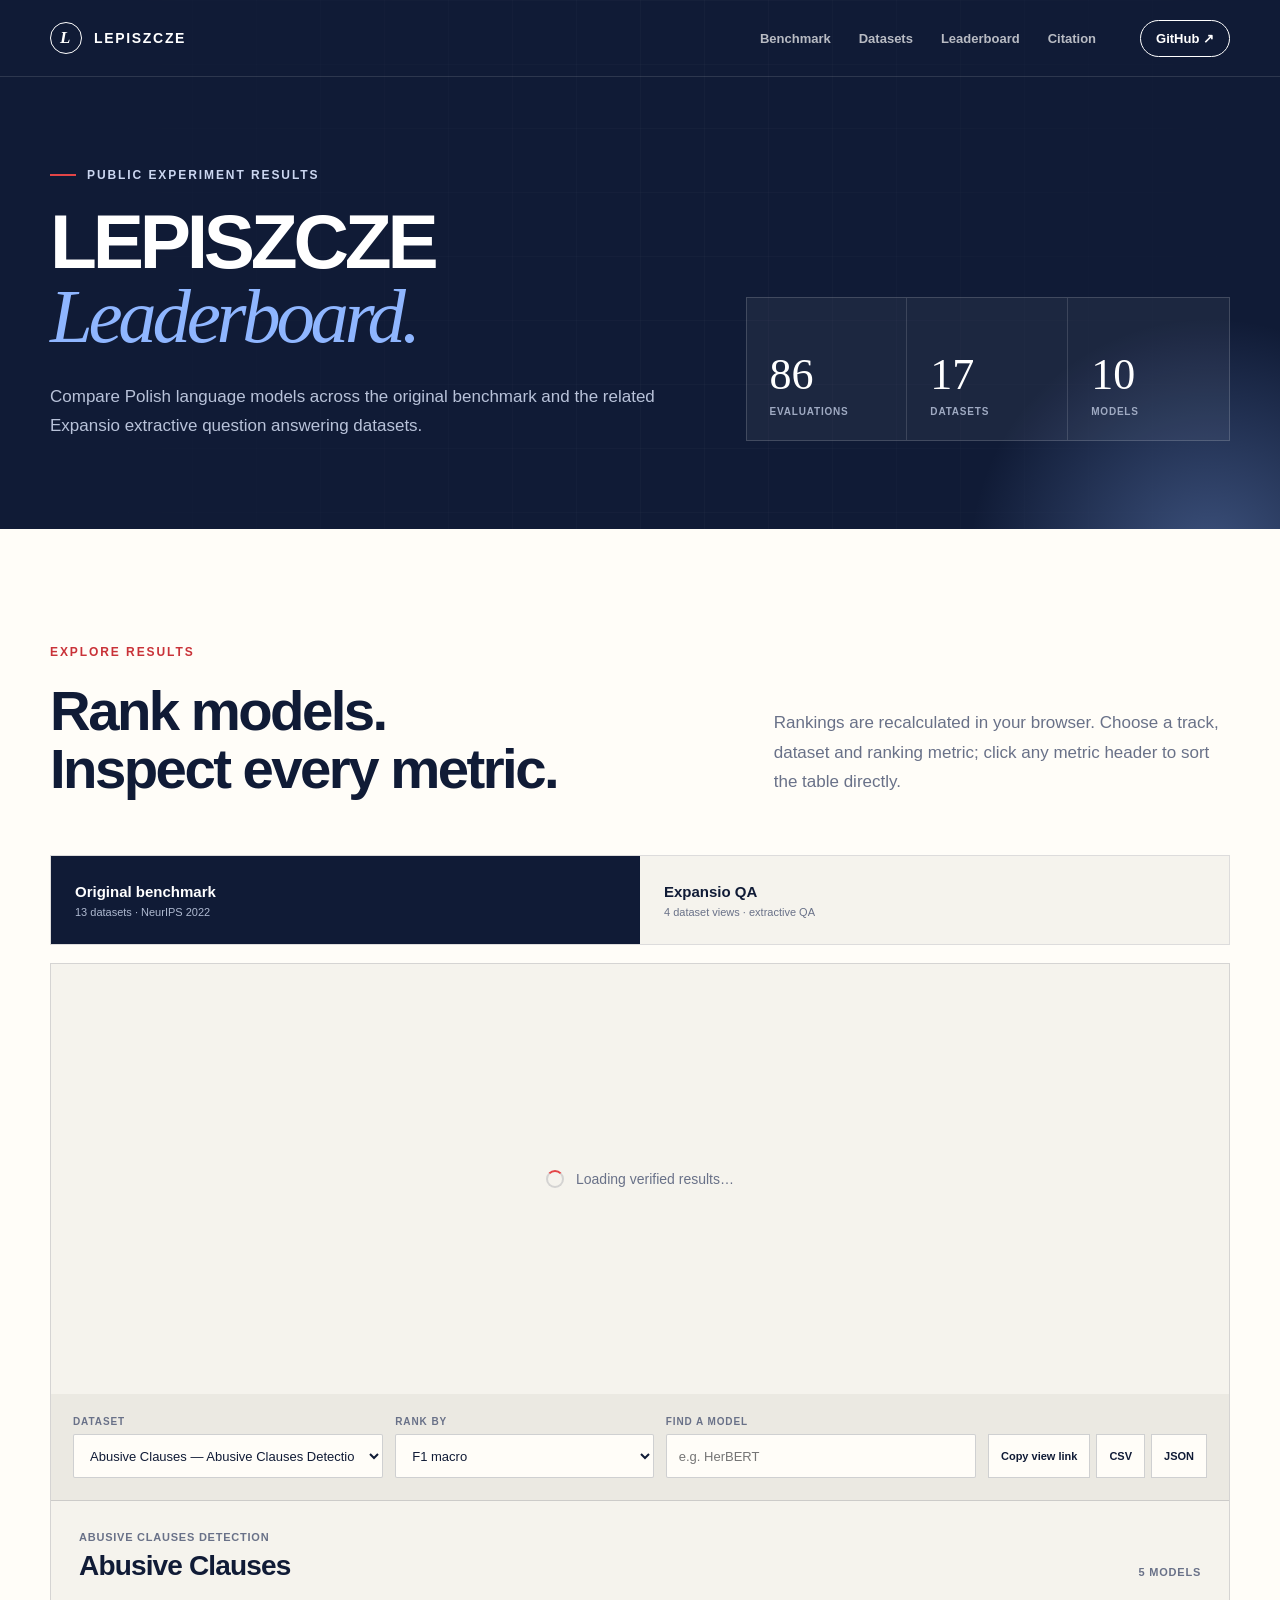
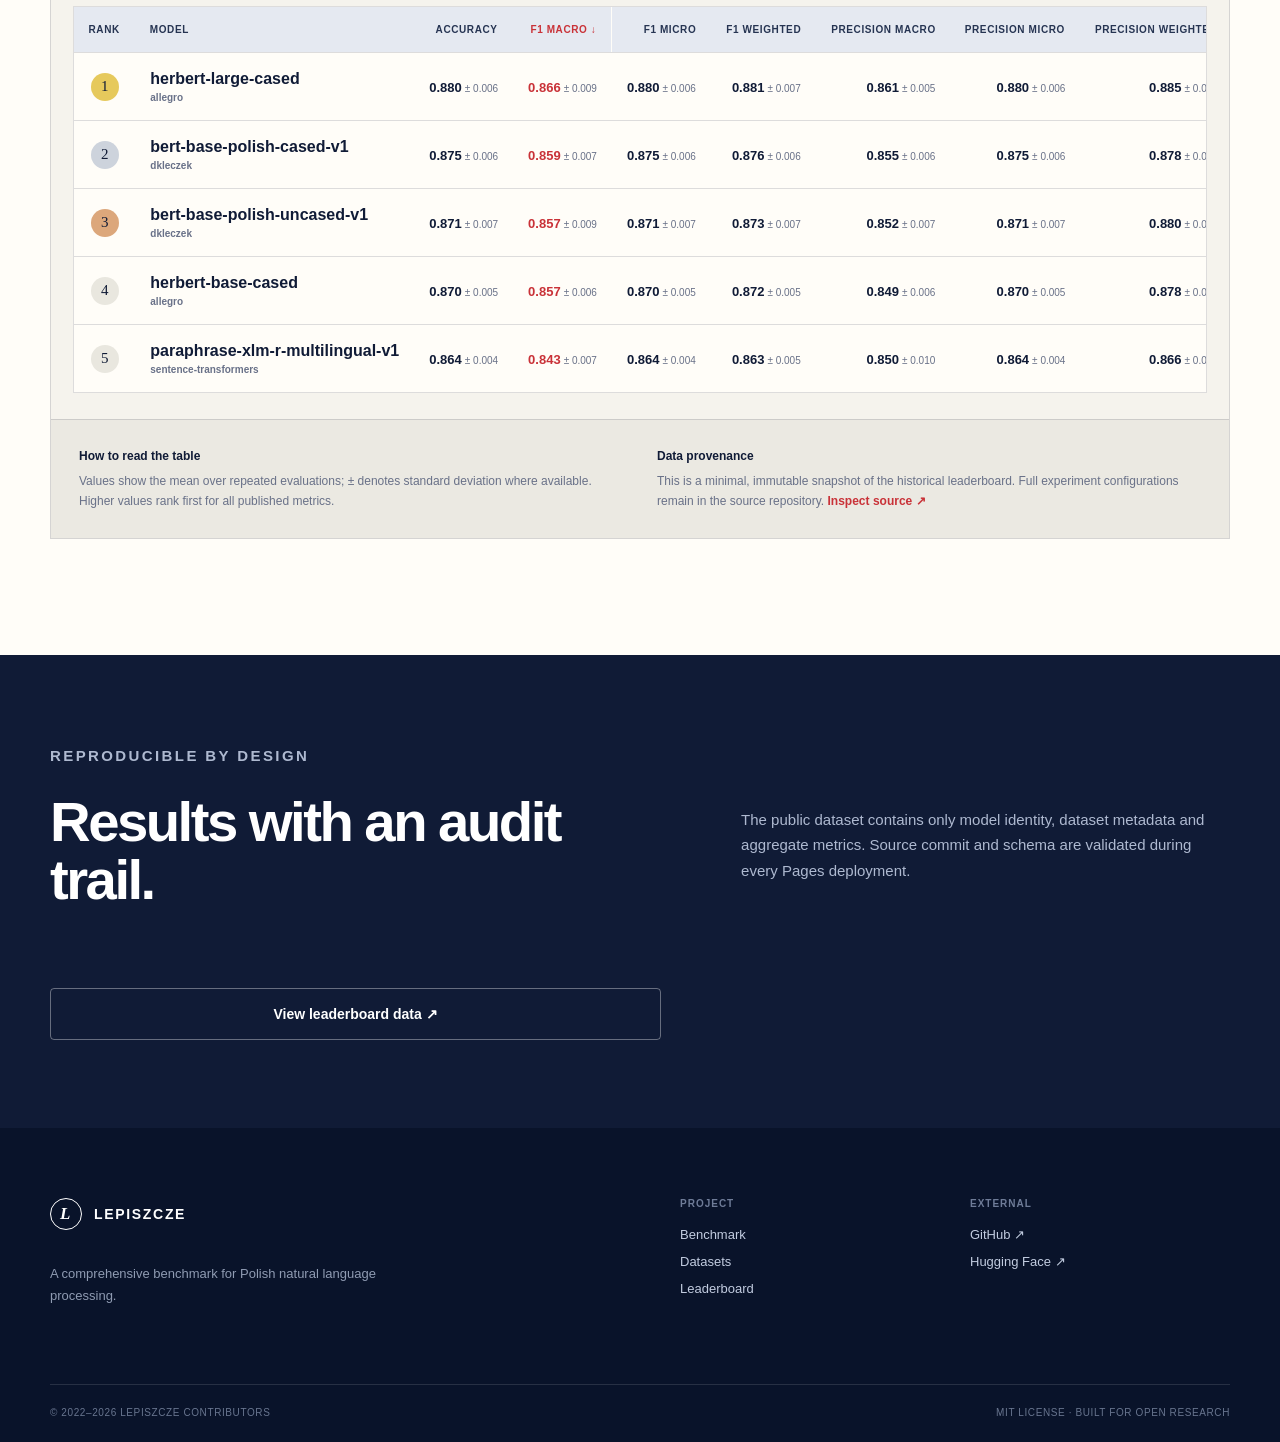
==== docs/leaderboard/index.html @ 7ed3ecd4 "Add interactive leaderboard" ====
<!doctype html>
<html lang="en">
  <head>
    <meta charset="utf-8" />
    <meta name="viewport" content="width=device-width, initial-scale=1" />
    <title>Leaderboard — LEPISZCZE</title>
    <meta
      name="description"
      content="Interactive results for the LEPISZCZE Polish NLP benchmark and the Expansio extractive question answering track."
    />
    <meta name="theme-color" content="#101b36" />
    <meta name="color-scheme" content="light" />
    <link rel="canonical" href="https://clarin-pl.github.io/LEPISZCZE/leaderboard/" />
    <link rel="stylesheet" href="../assets/styles.css" />
    <link rel="stylesheet" href="../assets/leaderboard.css" />
    <meta property="og:type" content="website" />
    <meta property="og:site_name" content="LEPISZCZE" />
    <meta property="og:title" content="LEPISZCZE Leaderboard" />
    <meta
      property="og:description"
      content="Compare model results across the LEPISZCZE benchmark and Expansio QA datasets."
    />
    <meta property="og:url" content="https://clarin-pl.github.io/LEPISZCZE/leaderboard/" />
    <meta property="og:image" content="https://clarin-pl.github.io/LEPISZCZE/assets/og.png" />
  </head>
  <body class="leaderboard-page">
    <a class="skip-link" href="#leaderboard">Skip to leaderboard</a>

    <header class="site-header leaderboard-header" data-header>
      <div class="shell header-inner">
        <a class="brand" href="../" aria-label="LEPISZCZE home">
          <span class="brand-mark" aria-hidden="true">L</span>
          <span>LEPISZCZE</span>
        </a>
        <nav class="site-nav" aria-label="Primary navigation">
          <a href="../#benchmark">Benchmark</a>
          <a href="../#datasets">Datasets</a>
          <a href="./" aria-current="page">Leaderboard</a>
          <a href="../#citation">Citation</a>
        </nav>
        <a class="header-link" href="https://github.com/CLARIN-PL/LEPISZCZE">GitHub <span aria-hidden="true">↗</span></a>
      </div>
    </header>

    <main>
      <section class="leaderboard-hero">
        <div class="hero-grid" aria-hidden="true"></div>
        <div class="shell leaderboard-hero-layout">
          <div>
            <p class="eyebrow"><span></span> Public experiment results</p>
            <h1>LEPISZCZE<br /><em>Leaderboard.</em></h1>
            <p>
              Compare Polish language models across the original benchmark and the related
              Expansio extractive question answering datasets.
            </p>
          </div>
          <div class="leaderboard-summary" role="group" aria-label="Leaderboard summary">
            <div><strong data-summary="results">—</strong><span>evaluations</span></div>
            <div><strong data-summary="datasets">—</strong><span>datasets</span></div>
            <div><strong data-summary="models">—</strong><span>models</span></div>
          </div>
        </div>
      </section>

      <section class="section leaderboard-section" id="leaderboard" aria-labelledby="leaderboard-title">
        <div class="shell">
          <div class="section-heading leaderboard-heading">
            <div>
              <p class="kicker">Explore results</p>
              <h2 id="leaderboard-title">Rank models.<br />Inspect every metric.</h2>
            </div>
            <p>
              Rankings are recalculated in your browser. Choose a track, dataset and ranking
              metric; click any metric header to sort the table directly.
            </p>
          </div>

          <div class="track-switcher" role="group" aria-label="Leaderboard track">
            <button class="track-button is-active" type="button" data-track="benchmark" aria-pressed="true">
              <span>Original benchmark</span><small>13 datasets · NeurIPS 2022</small>
            </button>
            <button class="track-button" type="button" data-track="expansio" aria-pressed="false">
              <span>Expansio QA</span><small>4 dataset views · extractive QA</small>
            </button>
          </div>

          <div class="leaderboard-panel" aria-busy="true" data-leaderboard-panel>
            <div class="leaderboard-status" data-status role="status">
              <span class="status-spinner" aria-hidden="true"></span>
              Loading verified results…
            </div>

            <div class="leaderboard-content" data-content hidden>
              <div class="controls" role="group" aria-label="Leaderboard controls">
                <label>
                  <span>Dataset</span>
                  <select data-dataset></select>
                </label>
                <label>
                  <span>Rank by</span>
                  <select data-metric></select>
                </label>
                <label class="search-control">
                  <span>Find a model</span>
                  <input data-search type="search" placeholder="e.g. HerBERT" autocomplete="off" />
                </label>
                <div class="control-actions">
                  <button type="button" data-share>Copy view link</button>
                  <button type="button" data-export="csv">CSV</button>
                  <button type="button" data-export="json">JSON</button>
                </div>
              </div>

              <div class="view-context">
                <div>
                  <p data-task-label>—</p>
                  <h3 data-dataset-label>—</h3>
                </div>
                <p data-result-count>—</p>
              </div>

              <div class="table-scroll" tabindex="0" aria-label="Scrollable leaderboard results">
                <table class="results-table">
                  <thead data-table-head></thead>
                  <tbody data-table-body></tbody>
                </table>
              </div>
              <p class="empty-state" data-empty hidden>No models match this search.</p>

              <div class="methodology-note">
                <div>
                  <strong>How to read the table</strong>
                  <p>
                    Values show the mean over repeated evaluations; <span aria-hidden="true">±</span>
                    denotes standard deviation where available. Higher values rank first for all
                    published metrics.
                  </p>
                </div>
                <div>
                  <strong>Data provenance</strong>
                  <p>
                    This is a minimal, immutable snapshot of the historical leaderboard. Full
                    experiment configurations remain in the source repository.
                    <a data-source-link href="https://github.com/CLARIN-PL/embeddings">Inspect source ↗</a>
                  </p>
                </div>
              </div>
            </div>
          </div>
        </div>
      </section>

      <section class="leaderboard-cta">
        <div class="shell">
          <p class="kicker kicker-light">Reproducible by design</p>
          <div>
            <h2>Results with an audit trail.</h2>
            <p>
              The public dataset contains only model identity, dataset metadata and aggregate
              metrics. Source commit and schema are validated during every Pages deployment.
            </p>
            <a class="button button-secondary" href="https://github.com/CLARIN-PL/LEPISZCZE/tree/main/docs/data">View leaderboard data ↗</a>
          </div>
        </div>
      </section>
    </main>

    <footer class="site-footer">
      <div class="shell">
        <div class="footer-top">
          <div>
            <a class="brand brand-footer" href="../"><span class="brand-mark" aria-hidden="true">L</span><span>LEPISZCZE</span></a>
            <p>A comprehensive benchmark for Polish natural language processing.</p>
          </div>
          <div class="footer-links">
            <div><strong>Project</strong><a href="../#benchmark">Benchmark</a><a href="../#datasets">Datasets</a><a href="./">Leaderboard</a></div>
            <div><strong>External</strong><a href="https://github.com/CLARIN-PL/LEPISZCZE">GitHub ↗</a><a href="https://huggingface.co/clarin-pl">Hugging Face ↗</a></div>
          </div>
        </div>
        <div class="footer-bottom">
          <span>© 2022–2026 LEPISZCZE contributors</span>
          <span>MIT License · Built for open research</span>
        </div>
      </div>
    </footer>

    <script src="../assets/site.js" defer></script>
    <script src="../assets/leaderboard.js" defer></script>
  </body>
</html>
---- docs/assets/styles.css ----
:root {
  --ink: #101b36;
  --ink-soft: #263452;
  --paper: #f5f3ed;
  --paper-bright: #fffdf8;
  --line: rgba(16, 27, 54, 0.14);
  --muted: #697188;
  --red: #e34547;
  --red-dark: #c93238;
  --blue: #8fb6ff;
  --mint: #a7e5d2;
  --white: #ffffff;
  --shell: min(1180px, calc(100vw - 48px));
  --serif: Iowan Old Style, Baskerville, "Times New Roman", serif;
  --sans: Inter, ui-sans-serif, -apple-system, BlinkMacSystemFont, "Segoe UI", sans-serif;
}

* { box-sizing: border-box; }
html { scroll-behavior: smooth; }
body {
  margin: 0;
  background: var(--paper);
  color: var(--ink);
  font-family: var(--sans);
  -webkit-font-smoothing: antialiased;
}
a { color: inherit; text-decoration: none; }
button { font: inherit; }
.shell { width: var(--shell); margin-inline: auto; }
.skip-link {
  position: fixed;
  top: 12px;
  left: 12px;
  z-index: 100;
  padding: 10px 14px;
  background: var(--white);
  color: var(--ink);
  transform: translateY(-160%);
  transition: transform 160ms ease;
}
.skip-link:focus { transform: translateY(0); }

.site-header {
  position: absolute;
  inset: 0 0 auto;
  z-index: 20;
  color: var(--white);
  border-bottom: 1px solid rgba(255, 255, 255, 0.12);
}
.site-header.is-scrolled {
  position: fixed;
  color: var(--ink);
  background: rgba(245, 243, 237, 0.94);
  border-color: var(--line);
  backdrop-filter: blur(16px);
  animation: header-in 220ms ease;
}
@keyframes header-in { from { transform: translateY(-100%); } }
.header-inner { height: 76px; display: flex; align-items: center; gap: 44px; }
.brand { display: inline-flex; align-items: center; gap: 12px; font-size: 14px; font-weight: 800; letter-spacing: 0.12em; }
.brand-mark {
  display: grid;
  width: 32px;
  height: 32px;
  place-items: center;
  border: 1px solid currentColor;
  border-radius: 50%;
  font-family: var(--serif);
  font-size: 17px;
  font-style: italic;
}
.site-nav { display: flex; gap: 28px; margin-left: auto; }
.site-nav a, .header-link { font-size: 13px; font-weight: 650; }
.site-nav a { opacity: 0.7; transition: opacity 160ms ease; }
.site-nav a:hover, .site-nav a:focus-visible { opacity: 1; }
.header-link { padding: 10px 15px; border: 1px solid currentColor; border-radius: 999px; }

.hero {
  position: relative;
  overflow: hidden;
  min-height: 780px;
  padding: 154px 0 98px;
  background: var(--ink);
  color: var(--white);
}
.hero-grid {
  position: absolute;
  inset: 0;
  opacity: 0.13;
  background-image: linear-gradient(rgba(255,255,255,.18) 1px, transparent 1px), linear-gradient(90deg, rgba(255,255,255,.18) 1px, transparent 1px);
  background-size: 64px 64px;
  mask-image: linear-gradient(to right, transparent 3%, black 55%, transparent 100%);
}
.hero-glow { position: absolute; border-radius: 50%; filter: blur(2px); opacity: 0.8; }
.hero-glow-one { width: 460px; height: 460px; right: -150px; top: 70px; background: radial-gradient(circle, rgba(79, 111, 205, .42), transparent 68%); }
.hero-glow-two { width: 390px; height: 390px; left: 36%; bottom: -230px; background: radial-gradient(circle, rgba(227, 69, 71, .22), transparent 70%); }
.hero-layout { position: relative; display: grid; grid-template-columns: 1.15fr .85fr; gap: 72px; align-items: center; }
.eyebrow, .kicker { margin: 0 0 23px; text-transform: uppercase; font-size: 12px; font-weight: 800; letter-spacing: .16em; }
.eyebrow { display: flex; align-items: center; gap: 11px; color: #cbd6f0; }
.eyebrow span { width: 26px; height: 2px; background: var(--red); }
.hero h1 { max-width: 760px; margin: 0; font-size: clamp(54px, 6vw, 88px); line-height: .96; letter-spacing: -.055em; }
.hero h1 em { color: var(--blue); font-family: var(--serif); font-weight: 400; }
.hero-lead { max-width: 670px; margin: 31px 0 0; color: #b8c2d9; font-size: 18px; line-height: 1.68; }
.hero-actions { display: flex; flex-wrap: wrap; gap: 12px; margin-top: 38px; }
.button { display: inline-flex; align-items: center; justify-content: center; min-height: 52px; padding: 0 22px; border-radius: 4px; font-size: 14px; font-weight: 750; transition: transform 160ms ease, background 160ms ease; }
.button:hover { transform: translateY(-2px); }
.button-primary { gap: 10px; background: var(--red); color: var(--white); }
.button-primary:hover { background: var(--red-dark); }
.button-secondary { border: 1px solid rgba(255,255,255,.36); color: var(--white); }

.hero-panel {
  position: relative;
  padding: 28px;
  border: 1px solid rgba(255, 255, 255, .17);
  background: rgba(255,255,255,.055);
  box-shadow: 0 30px 80px rgba(0,0,0,.2);
  backdrop-filter: blur(8px);
}
.panel-topline { display: flex; justify-content: space-between; color: #9faac2; font-size: 11px; font-weight: 700; letter-spacing: .08em; text-transform: uppercase; }
.live-dot { display: flex; align-items: center; gap: 7px; color: var(--mint); }
.live-dot i { width: 6px; height: 6px; border-radius: 50%; background: var(--mint); box-shadow: 0 0 0 5px rgba(167,229,210,.1); }
.panel-wordmark { display: grid; grid-template-columns: repeat(2,1fr); margin: 46px 0; }
.panel-wordmark span { display: grid; height: 82px; place-items: center; border: 1px solid rgba(255,255,255,.17); font-family: var(--serif); font-size: 34px; font-style: italic; }
.panel-wordmark span:nth-child(1), .panel-wordmark span:nth-child(4) { color: var(--blue); background: rgba(143,182,255,.08); }
.panel-stats { display: grid; grid-template-columns: repeat(3,1fr); gap: 12px; }
.panel-stats div { display: flex; flex-direction: column; gap: 5px; }
.panel-stats strong { font-family: var(--serif); font-size: 34px; font-weight: 400; }
.panel-stats span { color: #9faac2; font-size: 10px; line-height: 1.4; text-transform: uppercase; letter-spacing: .06em; }
.panel-note { margin: 26px 0 0; padding-top: 19px; border-top: 1px solid rgba(255,255,255,.14); color: #aeb9d0; font-size: 12px; line-height: 1.6; }

.proof-strip { background: var(--paper-bright); border-bottom: 1px solid var(--line); }
.proof-grid { display: grid; grid-template-columns: repeat(4, 1fr); }
.proof-grid div { padding: 24px 28px; border-left: 1px solid var(--line); }
.proof-grid div:last-child { border-right: 1px solid var(--line); }
.proof-grid span, .proof-grid strong { display: block; }
.proof-grid span { margin-bottom: 6px; color: var(--muted); font-size: 10px; letter-spacing: .1em; text-transform: uppercase; }
.proof-grid strong { font-size: 14px; }

.section { padding: 116px 0; }
.section-heading { margin-bottom: 58px; }
.split-heading { display: grid; grid-template-columns: 1fr .72fr; gap: 90px; align-items: end; }
.section-heading h2, .related-copy h2, .citation-layout h2 { margin: 0; font-size: clamp(42px, 4.4vw, 64px); line-height: 1.02; letter-spacing: -.045em; }
.section-heading > p, .split-heading > p, .related-copy > p, .citation-layout > div > p:last-child { margin: 0; color: var(--muted); font-size: 17px; line-height: 1.75; }
.kicker { color: var(--red-dark); }
.principles-grid { display: grid; grid-template-columns: 1.25fr .75fr; gap: 16px; }
.principle-card { position: relative; min-height: 286px; padding: 34px; background: var(--paper-bright); border: 1px solid var(--line); }
.principle-card:nth-child(3) { grid-column: 2; }
.principle-featured { grid-row: span 2; min-height: 588px; display: flex; flex-direction: column; background: #dfe8f7; }
.card-index { color: var(--red-dark); font-size: 11px; font-weight: 800; letter-spacing: .12em; }
.principle-card h3 { margin: auto 0 14px; font-size: 30px; letter-spacing: -.03em; }
.principle-card p { margin: 0; color: var(--ink-soft); font-size: 15px; line-height: 1.72; }
.principle-featured h3 { margin-top: auto; font-size: 47px; }
.task-cloud { display: flex; flex-wrap: wrap; gap: 8px; margin-top: 32px; }
.task-cloud span { padding: 8px 12px; border: 1px solid rgba(16,27,54,.2); border-radius: 999px; font-size: 11px; font-weight: 700; }

.datasets-section { background: var(--ink); color: var(--white); }
.datasets-heading { display: grid; grid-template-columns: 1fr .72fr; gap: 90px; align-items: end; }
.datasets-heading > p { color: #aeb9d0; }
.kicker-light { color: var(--mint); }
.dataset-list { border-top: 1px solid rgba(255,255,255,.16); }
.dataset-row { display: grid; grid-template-columns: 56px 1fr 1.25fr auto; gap: 18px; align-items: center; min-height: 104px; border-bottom: 1px solid rgba(255,255,255,.14); transition: background 160ms ease, padding 160ms ease; }
.dataset-row:hover { padding-inline: 14px; background: rgba(255,255,255,.035); }
.dataset-number { color: #6f7c98; font-size: 11px; }
.dataset-row h3 { margin: 0 0 5px; font-size: 19px; }
.dataset-row p { margin: 0; color: #8995ad; font-size: 12px; }
.dataset-task { color: #b5bfd3; font-size: 13px; }
.dataset-row a { color: var(--mint); font-size: 12px; font-weight: 750; }
.more-datasets { border-bottom: 1px solid rgba(255,255,255,.14); }
.more-datasets summary { display: flex; justify-content: space-between; padding: 26px 0; cursor: pointer; color: var(--blue); font-size: 13px; font-weight: 750; list-style: none; }
.more-datasets summary::-webkit-details-marker { display: none; }
.more-datasets-grid { display: grid; grid-template-columns: repeat(2,1fr); gap: 1px; padding-bottom: 28px; background: rgba(255,255,255,.12); }
.more-datasets-grid a { display: flex; justify-content: space-between; gap: 18px; padding: 22px; background: #15213e; }
.more-datasets-grid strong { font-size: 13px; }
.more-datasets-grid span { color: #8f9bb2; font-size: 11px; }

.related-section { background: #dce8ff; }
.related-layout { display: grid; grid-template-columns: .8fr 1.2fr; gap: 96px; align-items: start; }
.related-copy > p { margin-top: 25px; color: var(--ink-soft); }
.related-cards { display: grid; gap: 12px; }
.related-cards a { position: relative; display: grid; grid-template-columns: 110px 1fr auto; align-items: center; min-height: 104px; padding: 22px 24px; background: rgba(255,255,255,.66); border: 1px solid rgba(16,27,54,.13); transition: transform 160ms ease, background 160ms ease; }
.related-cards a:hover { transform: translateX(5px); background: var(--white); }
.related-cards span { color: var(--red-dark); font-size: 11px; font-weight: 800; letter-spacing: .08em; text-transform: uppercase; }
.related-cards strong { font-size: 21px; }
.related-cards small { color: var(--muted); }

.resources-section { background: var(--paper-bright); }
.resource-grid { display: grid; grid-template-columns: repeat(2,1fr); gap: 14px; }
.resource-card { position: relative; display: flex; min-height: 230px; flex-direction: column; padding: 30px; border: 1px solid var(--line); background: var(--paper); transition: transform 170ms ease, box-shadow 170ms ease; }
.resource-card:hover { transform: translateY(-4px); box-shadow: 0 18px 50px rgba(16,27,54,.08); }
.resource-card.resource-dark { background: var(--ink); color: var(--white); }
.resource-type { color: var(--red-dark); font-size: 10px; font-weight: 800; letter-spacing: .11em; text-transform: uppercase; }
.resource-dark .resource-type { color: var(--mint); }
.resource-card strong { margin-top: auto; font-size: 30px; }
.resource-card small { margin-top: 8px; color: var(--muted); font-size: 13px; }
.resource-dark small { color: #aeb9d0; }
.resource-card i { position: absolute; top: 28px; right: 28px; font-style: normal; }
.repro-note { display: grid; grid-template-columns: 210px 1fr; gap: 30px; margin-top: 32px; padding: 26px 0; border-top: 1px solid var(--line); border-bottom: 1px solid var(--line); }
.repro-note strong { font-size: 13px; }
.repro-note p { margin: 0; color: var(--muted); font-size: 13px; line-height: 1.65; }

.citation-section { background: var(--red-dark); color: var(--white); }
.citation-layout { display: grid; grid-template-columns: .62fr 1.38fr; gap: 72px; align-items: start; }
.citation-layout > div > p:last-child { margin-top: 22px; color: rgba(255,255,255,.72); }
.citation-card { position: relative; overflow: auto; background: #0c1730; border: 1px solid rgba(255,255,255,.14); }
.citation-card pre { margin: 0; padding: 34px; color: #d9e3f8; font: 12px/1.75 ui-monospace, SFMono-Regular, Menlo, Consolas, monospace; }
.copy-button { position: absolute; top: 14px; right: 14px; z-index: 2; padding: 9px 12px; border: 1px solid rgba(255,255,255,.18); border-radius: 3px; background: #172341; color: var(--white); cursor: pointer; font-size: 10px; font-weight: 800; letter-spacing: .08em; text-transform: uppercase; }
.copy-button:hover { background: #233252; }

.site-footer { padding: 70px 0 24px; background: #09132a; color: var(--white); }
.footer-top { display: grid; grid-template-columns: 1fr 1fr; gap: 80px; padding-bottom: 64px; }
.brand-footer { margin-bottom: 20px; }
.footer-top > div > p { max-width: 360px; color: #8f9bb2; font-size: 13px; line-height: 1.7; }
.footer-links { display: grid; grid-template-columns: repeat(2,1fr); gap: 30px; }
.footer-links div { display: flex; flex-direction: column; gap: 12px; }
.footer-links strong { margin-bottom: 6px; color: #6f7c98; font-size: 10px; letter-spacing: .1em; text-transform: uppercase; }
.footer-links a { color: #c2cce0; font-size: 13px; }
.footer-links a:hover { color: var(--white); }
.footer-bottom { display: flex; justify-content: space-between; padding-top: 22px; border-top: 1px solid rgba(255,255,255,.12); color: #68758f; font-size: 10px; letter-spacing: .06em; text-transform: uppercase; }

:focus-visible { outline: 3px solid var(--mint); outline-offset: 4px; }

@media (max-width: 960px) {
  .site-nav { display: none; }
  .header-link { margin-left: auto; }
  .hero { min-height: 0; }
  .hero-layout { grid-template-columns: 1fr; }
  .hero-panel { max-width: 620px; }
  .split-heading, .datasets-heading, .related-layout, .citation-layout { grid-template-columns: 1fr; gap: 34px; }
  .principles-grid { grid-template-columns: 1fr 1fr; }
  .principle-featured { grid-column: span 2; grid-row: auto; min-height: 420px; }
  .principle-card:nth-child(3) { grid-column: auto; }
  .related-cards { margin-top: 20px; }
}

@media (max-width: 720px) {
  :root { --shell: min(100% - 30px, 1180px); }
  .header-inner { height: 66px; }
  .header-link { padding: 8px 11px; font-size: 11px; }
  .hero { padding: 124px 0 70px; }
  .hero h1 { font-size: clamp(47px, 14vw, 66px); }
  .hero-lead { font-size: 16px; }
  .hero-actions { flex-direction: column; align-items: stretch; }
  .button { width: 100%; }
  .hero-panel { padding: 20px; }
  .panel-wordmark { margin: 34px 0; }
  .panel-wordmark span { height: 64px; font-size: 27px; }
  .panel-stats { gap: 7px; }
  .panel-stats strong { font-size: 29px; }
  .proof-grid { grid-template-columns: repeat(2,1fr); }
  .proof-grid div:nth-child(3) { border-top: 1px solid var(--line); }
  .proof-grid div:nth-child(4) { border-top: 1px solid var(--line); }
  .section { padding: 80px 0; }
  .section-heading { margin-bottom: 38px; }
  .section-heading h2, .related-copy h2, .citation-layout h2 { font-size: 40px; }
  .principles-grid, .resource-grid { grid-template-columns: 1fr; }
  .principle-featured { grid-column: auto; min-height: 390px; }
  .dataset-row { grid-template-columns: 36px 1fr auto; padding: 18px 0; }
  .dataset-task { grid-column: 2 / -1; grid-row: 2; }
  .dataset-row a { grid-column: 3; grid-row: 1; font-size: 0; }
  .dataset-row a::after { content: "↗"; font-size: 15px; }
  .more-datasets-grid { grid-template-columns: 1fr; }
  .more-datasets-grid a { flex-direction: column; gap: 6px; }
  .related-cards a { grid-template-columns: 78px 1fr; }
  .related-cards small { grid-column: 2; margin-top: 7px; }
  .resource-card { min-height: 210px; }
  .repro-note { grid-template-columns: 1fr; gap: 10px; }
  .citation-card pre { min-width: 620px; padding: 58px 24px 28px; }
  .footer-top { grid-template-columns: 1fr; gap: 38px; }
  .footer-bottom { flex-direction: column; gap: 8px; }
}

@media (prefers-reduced-motion: reduce) {
  *, *::before, *::after { scroll-behavior: auto !important; transition: none !important; animation: none !important; }
}
---- docs/assets/leaderboard.css ----
.leaderboard-page { background: var(--paper-bright); }
.leaderboard-header { position: absolute; }
.leaderboard-hero {
  position: relative;
  overflow: hidden;
  padding: 168px 0 88px;
  background: var(--ink);
  color: var(--white);
}
.leaderboard-hero::after {
  position: absolute;
  width: 500px;
  height: 500px;
  right: -180px;
  bottom: -280px;
  border-radius: 50%;
  background: radial-gradient(circle, rgba(143, 182, 255, .35), transparent 68%);
  content: "";
}
.leaderboard-hero-layout { position: relative; z-index: 1; display: grid; grid-template-columns: 1fr .8fr; gap: 90px; align-items: end; }
.leaderboard-hero h1 { margin: 0; font-size: clamp(54px, 6vw, 84px); line-height: .96; letter-spacing: -.055em; }
.leaderboard-hero h1 em { color: var(--blue); font-family: var(--serif); font-weight: 400; }
.leaderboard-hero-layout > div:first-child > p:last-child { max-width: 680px; margin: 30px 0 0; color: #b8c2d9; font-size: 17px; line-height: 1.7; }
.leaderboard-summary { display: grid; grid-template-columns: repeat(3, 1fr); border: 1px solid rgba(255, 255, 255, .16); background: rgba(255, 255, 255, .05); }
.leaderboard-summary div { display: flex; min-height: 142px; flex-direction: column; justify-content: flex-end; padding: 23px; border-right: 1px solid rgba(255, 255, 255, .14); }
.leaderboard-summary div:last-child { border-right: 0; }
.leaderboard-summary strong { font-family: var(--serif); font-size: 44px; font-weight: 400; }
.leaderboard-summary span { margin-top: 6px; color: #9faac2; font-size: 10px; font-weight: 750; letter-spacing: .08em; text-transform: uppercase; }

.leaderboard-section { background: var(--paper-bright); }
.leaderboard-heading { display: grid; grid-template-columns: 1fr .72fr; gap: 90px; align-items: end; }
.leaderboard-heading > p { color: var(--muted); font-size: 17px; line-height: 1.75; }
.track-switcher { display: grid; grid-template-columns: repeat(2, 1fr); margin-bottom: 18px; border: 1px solid var(--line); }
.track-button { display: flex; min-height: 88px; flex-direction: column; align-items: flex-start; justify-content: center; padding: 18px 24px; border: 0; border-right: 1px solid var(--line); background: var(--paper); color: var(--ink); cursor: pointer; text-align: left; transition: background 160ms ease, color 160ms ease; }
.track-button:last-child { border-right: 0; }
.track-button span { font-size: 15px; font-weight: 800; }
.track-button small { margin-top: 6px; color: var(--muted); font-size: 11px; }
.track-button.is-active { background: var(--ink); color: var(--white); }
.track-button.is-active small { color: #aeb9d0; }

.leaderboard-panel { min-height: 430px; border: 1px solid var(--line); background: var(--paper); }
.leaderboard-status { display: flex; min-height: 430px; align-items: center; justify-content: center; gap: 12px; color: var(--muted); font-size: 14px; }
.leaderboard-status.is-error { padding: 30px; color: var(--red-dark); text-align: center; }
.status-spinner { width: 18px; height: 18px; border: 2px solid rgba(16, 27, 54, .14); border-top-color: var(--red); border-radius: 50%; animation: leaderboard-spin .8s linear infinite; }
@keyframes leaderboard-spin { to { transform: rotate(360deg); } }

.controls { display: grid; grid-template-columns: 1.2fr 1fr 1.2fr auto; gap: 12px; padding: 22px; border-bottom: 1px solid var(--line); background: #ebe9e2; }
.controls label { display: flex; min-width: 0; flex-direction: column; gap: 7px; }
.controls label > span { color: var(--muted); font-size: 10px; font-weight: 800; letter-spacing: .09em; text-transform: uppercase; }
.controls select, .controls input { width: 100%; min-height: 44px; padding: 0 12px; border: 1px solid rgba(16, 27, 54, .2); border-radius: 2px; background: var(--paper-bright); color: var(--ink); font: inherit; font-size: 13px; }
.control-actions { display: flex; align-items: flex-end; gap: 6px; }
.control-actions button { min-height: 44px; padding: 0 12px; border: 1px solid rgba(16, 27, 54, .2); background: var(--paper-bright); color: var(--ink); cursor: pointer; font-size: 11px; font-weight: 750; }
.control-actions button:hover { border-color: var(--ink); }

.view-context { display: flex; align-items: end; justify-content: space-between; gap: 28px; padding: 30px 28px 24px; }
.view-context p { margin: 0; color: var(--muted); font-size: 11px; font-weight: 750; letter-spacing: .07em; text-transform: uppercase; }
.view-context h3 { margin: 7px 0 0; font-size: 28px; letter-spacing: -.03em; }
.view-context > p { padding-bottom: 4px; white-space: nowrap; }

.table-scroll { overflow-x: auto; margin: 0 22px 26px; border: 1px solid var(--line); background: var(--paper-bright); }
.results-table { width: 100%; min-width: 760px; border-collapse: collapse; font-variant-numeric: tabular-nums; }
.results-table th, .results-table td { padding: 17px 15px; border-bottom: 1px solid var(--line); text-align: right; white-space: nowrap; }
.results-table th { position: sticky; top: 0; z-index: 1; background: #e5e9f1; color: var(--ink-soft); font-size: 10px; letter-spacing: .06em; text-transform: uppercase; }
.results-table th:nth-child(1), .results-table td:nth-child(1) { width: 62px; text-align: center; }
.results-table th:nth-child(2), .results-table td:nth-child(2) { min-width: 260px; text-align: left; }
.results-table tbody tr:last-child td { border-bottom: 0; }
.results-table tbody tr:hover { background: #f2f5fa; }
.metric-sort { padding: 0; border: 0; background: none; color: inherit; cursor: pointer; font: inherit; font-weight: 800; letter-spacing: inherit; text-transform: inherit; }
.metric-sort:hover, .metric-sort:focus-visible { color: var(--red-dark); }
.metric-sort.is-sorted { color: var(--red-dark); }
.rank-badge { display: inline-grid; width: 28px; height: 28px; place-items: center; border-radius: 50%; background: #e9e7df; font-family: var(--serif); font-size: 15px; }
.results-table tr:nth-child(1) .rank-badge { background: #e6c95c; }
.results-table tr:nth-child(2) .rank-badge { background: #cdd3dc; }
.results-table tr:nth-child(3) .rank-badge { background: #dca77b; }
.model-name { display: block; max-width: 360px; overflow: hidden; font-weight: 750; text-overflow: ellipsis; }
.model-family { display: block; margin-top: 4px; color: var(--muted); font-size: 10px; font-weight: 650; }
.metric-value { font-size: 13px; font-weight: 750; }
.metric-value.is-ranking { color: var(--red-dark); }
.metric-std { margin-left: 3px; color: var(--muted); font-size: 10px; }
.empty-state { margin: 0 22px 26px; padding: 42px 20px; border: 1px dashed var(--line); color: var(--muted); text-align: center; }

.methodology-note { display: grid; grid-template-columns: repeat(2, 1fr); gap: 34px; padding: 26px 28px; border-top: 1px solid var(--line); background: #ebe9e2; }
.methodology-note strong { font-size: 12px; }
.methodology-note p { margin: 8px 0 0; color: var(--muted); font-size: 12px; line-height: 1.65; }
.methodology-note a { color: var(--red-dark); font-weight: 750; }

.leaderboard-cta { padding: 88px 0; background: var(--ink); color: var(--white); }
.leaderboard-cta .shell > div { display: grid; grid-template-columns: 1fr .8fr; gap: 80px; align-items: end; }
.leaderboard-cta h2 { margin: 0; font-size: clamp(42px, 4.4vw, 64px); line-height: 1.02; letter-spacing: -.045em; }
.leaderboard-cta p { margin: 0 0 25px; color: #aeb9d0; font-size: 15px; line-height: 1.7; }

@media (max-width: 1040px) {
  .controls { grid-template-columns: 1fr 1fr; }
  .control-actions { align-items: stretch; }
  .control-actions button { flex: 1; }
}

@media (max-width: 960px) {
  .leaderboard-hero-layout, .leaderboard-heading, .leaderboard-cta .shell > div { grid-template-columns: 1fr; gap: 38px; }
  .leaderboard-summary { max-width: 620px; }
}

@media (max-width: 720px) {
  .leaderboard-hero { padding: 128px 0 66px; }
  .leaderboard-hero h1 { font-size: clamp(47px, 14vw, 66px); }
  .leaderboard-summary div { min-height: 112px; padding: 15px; }
  .leaderboard-summary strong { font-size: 34px; }
  .track-switcher, .controls, .methodology-note { grid-template-columns: 1fr; }
  .track-button { border-right: 0; border-bottom: 1px solid var(--line); }
  .track-button:last-child { border-bottom: 0; }
  .control-actions { flex-wrap: wrap; }
  .control-actions button:first-child { flex-basis: 100%; }
  .view-context { align-items: flex-start; flex-direction: column; gap: 12px; padding: 24px 18px 18px; }
  .table-scroll, .empty-state { margin-inline: 14px; }
  .methodology-note { gap: 20px; padding-inline: 20px; }
}

@media (prefers-reduced-motion: reduce) {
  .status-spinner { animation: none; }
}
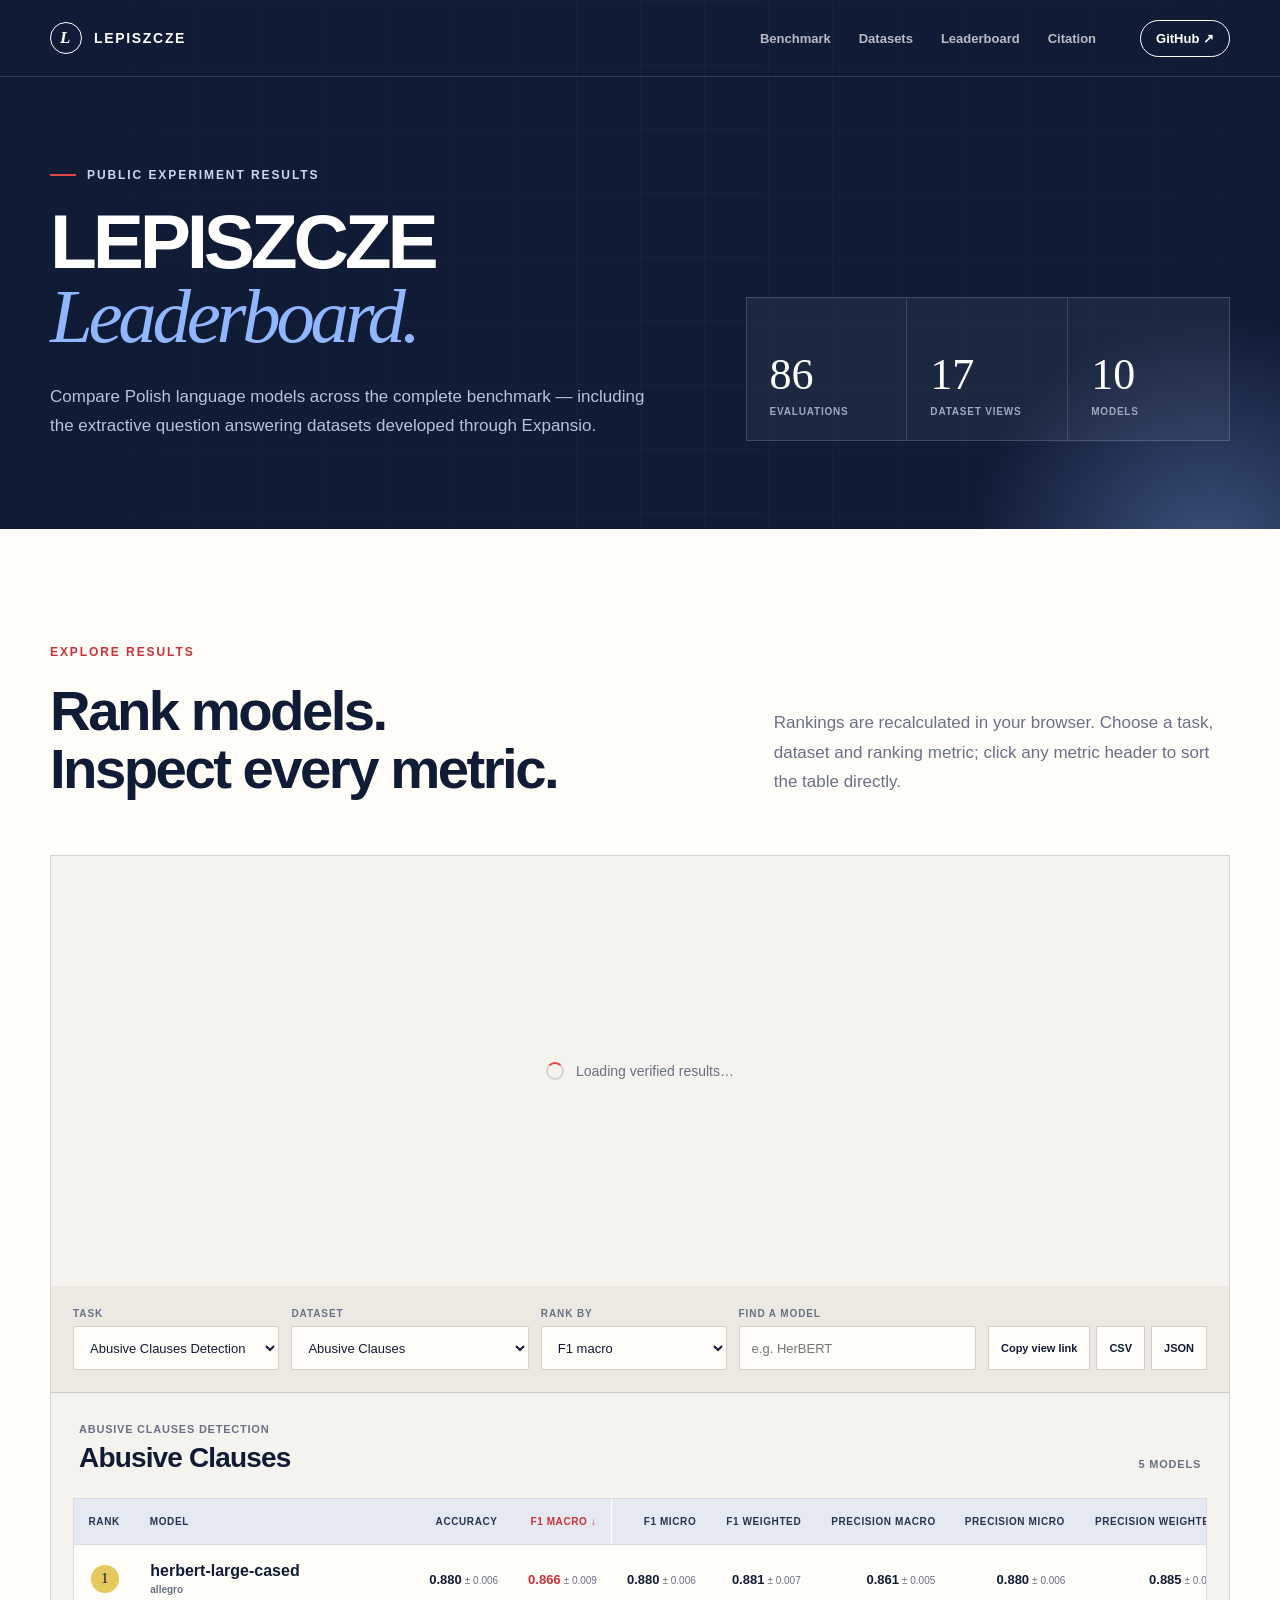
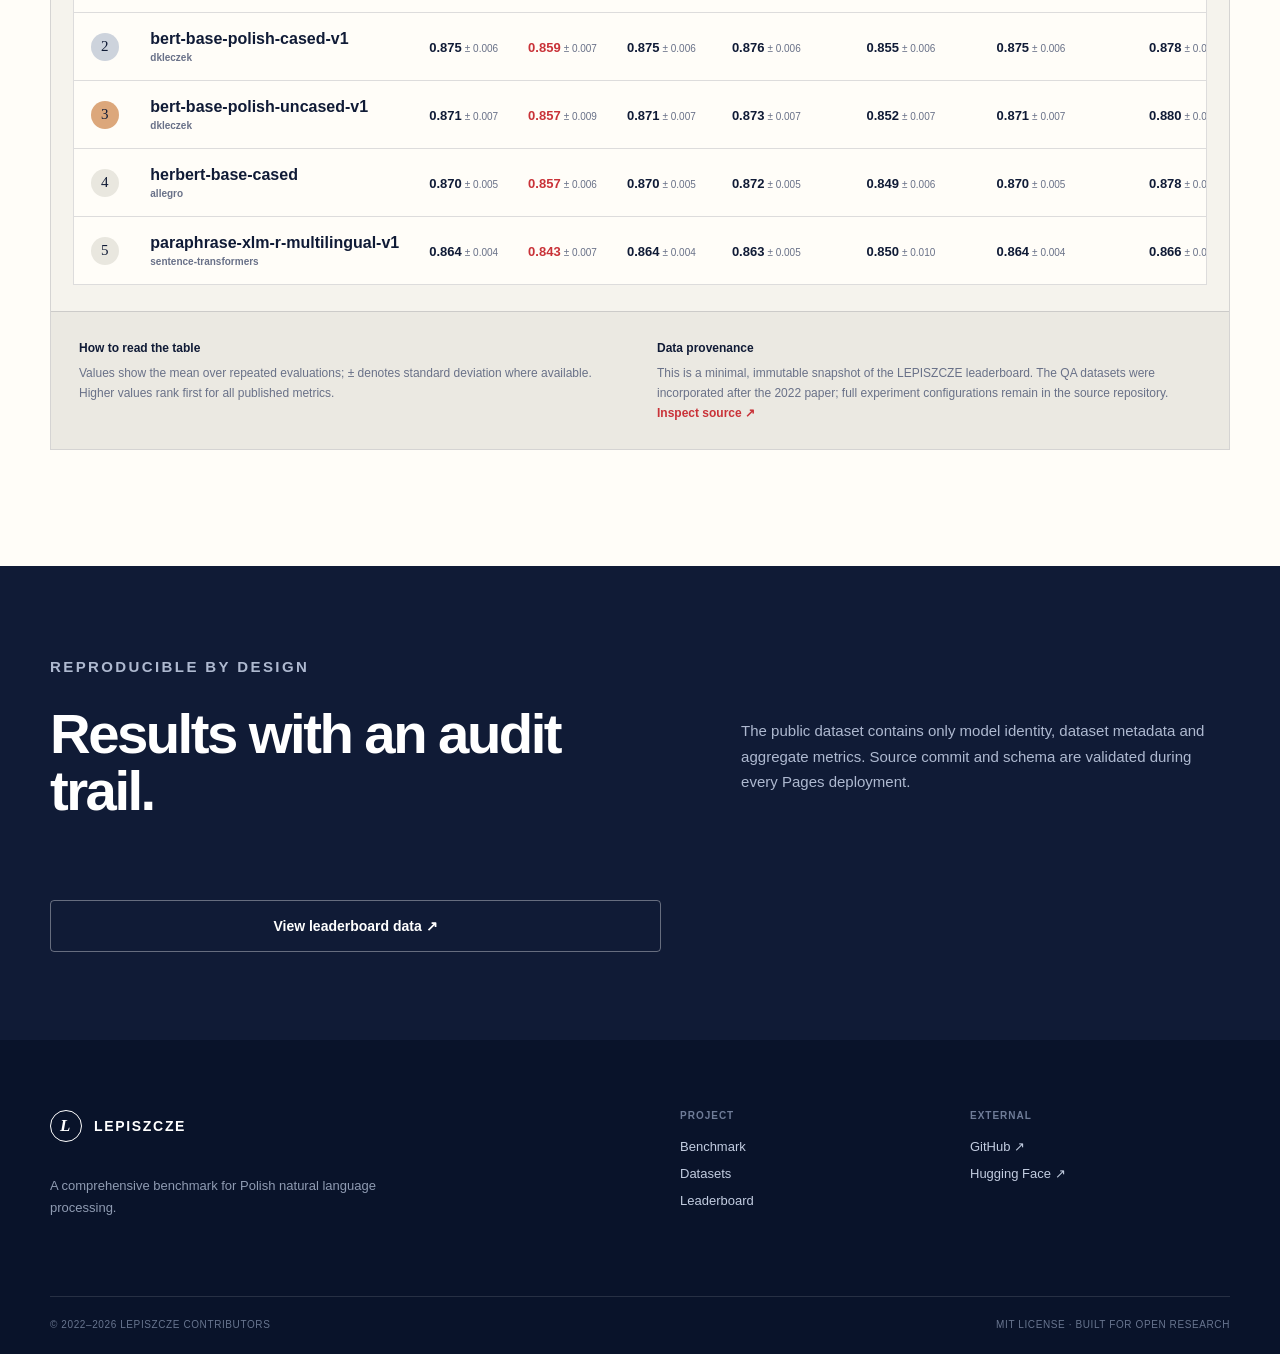
==== commit d572893a: "Integrate legacy Expansio QA datasets into LEPISZCZE" ====
--- a/docs/leaderboard/index.html
+++ b/docs/leaderboard/index.html
@@ -6,7 +6,7 @@
     <title>Leaderboard — LEPISZCZE</title>
     <meta
       name="description"
-      content="Interactive results for the LEPISZCZE Polish NLP benchmark and the Expansio extractive question answering track."
+      content="Interactive results across the complete LEPISZCZE Polish NLP benchmark, including its extractive question answering datasets."
     />
     <meta name="theme-color" content="#101b36" />
     <meta name="color-scheme" content="light" />
@@ -18,7 +18,7 @@
     <meta property="og:title" content="LEPISZCZE Leaderboard" />
     <meta
       property="og:description"
-      content="Compare model results across the LEPISZCZE benchmark and Expansio QA datasets."
+      content="Compare model results across all LEPISZCZE tasks and datasets, including extractive question answering."
     />
     <meta property="og:url" content="https://clarin-pl.github.io/LEPISZCZE/leaderboard/" />
     <meta property="og:image" content="https://clarin-pl.github.io/LEPISZCZE/assets/og.png" />
@@ -50,13 +50,13 @@
             <p class="eyebrow"><span></span> Public experiment results</p>
             <h1>LEPISZCZE<br /><em>Leaderboard.</em></h1>
             <p>
-              Compare Polish language models across the original benchmark and the related
-              Expansio extractive question answering datasets.
+              Compare Polish language models across the complete benchmark — including the
+              extractive question answering datasets developed through Expansio.
             </p>
           </div>
           <div class="leaderboard-summary" role="group" aria-label="Leaderboard summary">
             <div><strong data-summary="results">—</strong><span>evaluations</span></div>
-            <div><strong data-summary="datasets">—</strong><span>datasets</span></div>
+            <div><strong data-summary="datasets">—</strong><span>dataset views</span></div>
             <div><strong data-summary="models">—</strong><span>models</span></div>
           </div>
         </div>
@@ -70,18 +70,9 @@
               <h2 id="leaderboard-title">Rank models.<br />Inspect every metric.</h2>
             </div>
             <p>
-              Rankings are recalculated in your browser. Choose a track, dataset and ranking
-              metric; click any metric header to sort the table directly.
+              Rankings are recalculated in your browser. Choose a task, dataset and ranking metric;
+              click any metric header to sort the table directly.
             </p>
-          </div>
-
-          <div class="track-switcher" role="group" aria-label="Leaderboard track">
-            <button class="track-button is-active" type="button" data-track="benchmark" aria-pressed="true">
-              <span>Original benchmark</span><small>13 datasets · NeurIPS 2022</small>
-            </button>
-            <button class="track-button" type="button" data-track="expansio" aria-pressed="false">
-              <span>Expansio QA</span><small>4 dataset views · extractive QA</small>
-            </button>
           </div>
 
           <div class="leaderboard-panel" aria-busy="true" data-leaderboard-panel>
@@ -92,6 +83,10 @@
 
             <div class="leaderboard-content" data-content hidden>
               <div class="controls" role="group" aria-label="Leaderboard controls">
+                <label>
+                  <span>Task</span>
+                  <select data-task></select>
+                </label>
                 <label>
                   <span>Dataset</span>
                   <select data-dataset></select>
@@ -139,8 +134,9 @@
                 <div>
                   <strong>Data provenance</strong>
                   <p>
-                    This is a minimal, immutable snapshot of the historical leaderboard. Full
-                    experiment configurations remain in the source repository.
+                    This is a minimal, immutable snapshot of the LEPISZCZE leaderboard. The QA
+                    datasets were incorporated after the 2022 paper; full experiment configurations
+                    remain in the source repository.
                     <a data-source-link href="https://github.com/CLARIN-PL/embeddings">Inspect source ↗</a>
                   </p>
                 </div>
--- a/docs/assets/styles.css
+++ b/docs/assets/styles.css
@@ -139,8 +139,8 @@
 .section { padding: 116px 0; }
 .section-heading { margin-bottom: 58px; }
 .split-heading { display: grid; grid-template-columns: 1fr .72fr; gap: 90px; align-items: end; }
-.section-heading h2, .related-copy h2, .citation-layout h2 { margin: 0; font-size: clamp(42px, 4.4vw, 64px); line-height: 1.02; letter-spacing: -.045em; }
-.section-heading > p, .split-heading > p, .related-copy > p, .citation-layout > div > p:last-child { margin: 0; color: var(--muted); font-size: 17px; line-height: 1.75; }
+.section-heading h2, .qa-copy h2, .citation-layout h2 { margin: 0; font-size: clamp(42px, 4.4vw, 64px); line-height: 1.02; letter-spacing: -.045em; }
+.section-heading > p, .split-heading > p, .qa-copy > p, .citation-layout > div > p:last-child { margin: 0; color: var(--muted); font-size: 17px; line-height: 1.75; }
 .kicker { color: var(--red-dark); }
 .principles-grid { display: grid; grid-template-columns: 1.25fr .75fr; gap: 16px; }
 .principle-card { position: relative; min-height: 286px; padding: 34px; background: var(--paper-bright); border: 1px solid var(--line); }
@@ -173,15 +173,15 @@
 .more-datasets-grid strong { font-size: 13px; }
 .more-datasets-grid span { color: #8f9bb2; font-size: 11px; }
 
-.related-section { background: #dce8ff; }
-.related-layout { display: grid; grid-template-columns: .8fr 1.2fr; gap: 96px; align-items: start; }
-.related-copy > p { margin-top: 25px; color: var(--ink-soft); }
-.related-cards { display: grid; gap: 12px; }
-.related-cards a { position: relative; display: grid; grid-template-columns: 110px 1fr auto; align-items: center; min-height: 104px; padding: 22px 24px; background: rgba(255,255,255,.66); border: 1px solid rgba(16,27,54,.13); transition: transform 160ms ease, background 160ms ease; }
-.related-cards a:hover { transform: translateX(5px); background: var(--white); }
-.related-cards span { color: var(--red-dark); font-size: 11px; font-weight: 800; letter-spacing: .08em; text-transform: uppercase; }
-.related-cards strong { font-size: 21px; }
-.related-cards small { color: var(--muted); }
+.qa-section { background: #dce8ff; }
+.qa-layout { display: grid; grid-template-columns: .8fr 1.2fr; gap: 96px; align-items: start; }
+.qa-copy > p { margin-top: 25px; color: var(--ink-soft); }
+.qa-cards { display: grid; gap: 12px; }
+.qa-cards a { position: relative; display: grid; grid-template-columns: 110px 1fr auto; align-items: center; min-height: 104px; padding: 22px 24px; background: rgba(255,255,255,.66); border: 1px solid rgba(16,27,54,.13); transition: transform 160ms ease, background 160ms ease; }
+.qa-cards a:hover { transform: translateX(5px); background: var(--white); }
+.qa-cards span { color: var(--red-dark); font-size: 11px; font-weight: 800; letter-spacing: .08em; text-transform: uppercase; }
+.qa-cards strong { font-size: 21px; }
+.qa-cards small { color: var(--muted); }
 
 .resources-section { background: var(--paper-bright); }
 .resource-grid { display: grid; grid-template-columns: repeat(2,1fr); gap: 14px; }
@@ -225,11 +225,11 @@
   .hero { min-height: 0; }
   .hero-layout { grid-template-columns: 1fr; }
   .hero-panel { max-width: 620px; }
-  .split-heading, .datasets-heading, .related-layout, .citation-layout { grid-template-columns: 1fr; gap: 34px; }
+  .split-heading, .datasets-heading, .qa-layout, .citation-layout { grid-template-columns: 1fr; gap: 34px; }
   .principles-grid { grid-template-columns: 1fr 1fr; }
   .principle-featured { grid-column: span 2; grid-row: auto; min-height: 420px; }
   .principle-card:nth-child(3) { grid-column: auto; }
-  .related-cards { margin-top: 20px; }
+  .qa-cards { margin-top: 20px; }
 }
 
 @media (max-width: 720px) {
@@ -251,7 +251,7 @@
   .proof-grid div:nth-child(4) { border-top: 1px solid var(--line); }
   .section { padding: 80px 0; }
   .section-heading { margin-bottom: 38px; }
-  .section-heading h2, .related-copy h2, .citation-layout h2 { font-size: 40px; }
+  .section-heading h2, .qa-copy h2, .citation-layout h2 { font-size: 40px; }
   .principles-grid, .resource-grid { grid-template-columns: 1fr; }
   .principle-featured { grid-column: auto; min-height: 390px; }
   .dataset-row { grid-template-columns: 36px 1fr auto; padding: 18px 0; }
@@ -260,8 +260,8 @@
   .dataset-row a::after { content: "↗"; font-size: 15px; }
   .more-datasets-grid { grid-template-columns: 1fr; }
   .more-datasets-grid a { flex-direction: column; gap: 6px; }
-  .related-cards a { grid-template-columns: 78px 1fr; }
-  .related-cards small { grid-column: 2; margin-top: 7px; }
+  .qa-cards a { grid-template-columns: 78px 1fr; }
+  .qa-cards small { grid-column: 2; margin-top: 7px; }
   .resource-card { min-height: 210px; }
   .repro-note { grid-template-columns: 1fr; gap: 10px; }
   .citation-card pre { min-width: 620px; padding: 58px 24px 28px; }
--- a/docs/assets/leaderboard.css
+++ b/docs/assets/leaderboard.css
@@ -30,21 +30,13 @@
 .leaderboard-section { background: var(--paper-bright); }
 .leaderboard-heading { display: grid; grid-template-columns: 1fr .72fr; gap: 90px; align-items: end; }
 .leaderboard-heading > p { color: var(--muted); font-size: 17px; line-height: 1.75; }
-.track-switcher { display: grid; grid-template-columns: repeat(2, 1fr); margin-bottom: 18px; border: 1px solid var(--line); }
-.track-button { display: flex; min-height: 88px; flex-direction: column; align-items: flex-start; justify-content: center; padding: 18px 24px; border: 0; border-right: 1px solid var(--line); background: var(--paper); color: var(--ink); cursor: pointer; text-align: left; transition: background 160ms ease, color 160ms ease; }
-.track-button:last-child { border-right: 0; }
-.track-button span { font-size: 15px; font-weight: 800; }
-.track-button small { margin-top: 6px; color: var(--muted); font-size: 11px; }
-.track-button.is-active { background: var(--ink); color: var(--white); }
-.track-button.is-active small { color: #aeb9d0; }
-
 .leaderboard-panel { min-height: 430px; border: 1px solid var(--line); background: var(--paper); }
 .leaderboard-status { display: flex; min-height: 430px; align-items: center; justify-content: center; gap: 12px; color: var(--muted); font-size: 14px; }
 .leaderboard-status.is-error { padding: 30px; color: var(--red-dark); text-align: center; }
 .status-spinner { width: 18px; height: 18px; border: 2px solid rgba(16, 27, 54, .14); border-top-color: var(--red); border-radius: 50%; animation: leaderboard-spin .8s linear infinite; }
 @keyframes leaderboard-spin { to { transform: rotate(360deg); } }
 
-.controls { display: grid; grid-template-columns: 1.2fr 1fr 1.2fr auto; gap: 12px; padding: 22px; border-bottom: 1px solid var(--line); background: #ebe9e2; }
+.controls { display: grid; grid-template-columns: 1fr 1.15fr .9fr 1.15fr auto; gap: 12px; padding: 22px; border-bottom: 1px solid var(--line); background: #ebe9e2; }
 .controls label { display: flex; min-width: 0; flex-direction: column; gap: 7px; }
 .controls label > span { color: var(--muted); font-size: 10px; font-weight: 800; letter-spacing: .09em; text-transform: uppercase; }
 .controls select, .controls input { width: 100%; min-height: 44px; padding: 0 12px; border: 1px solid rgba(16, 27, 54, .2); border-radius: 2px; background: var(--paper-bright); color: var(--ink); font: inherit; font-size: 13px; }
@@ -105,9 +97,7 @@
   .leaderboard-hero h1 { font-size: clamp(47px, 14vw, 66px); }
   .leaderboard-summary div { min-height: 112px; padding: 15px; }
   .leaderboard-summary strong { font-size: 34px; }
-  .track-switcher, .controls, .methodology-note { grid-template-columns: 1fr; }
-  .track-button { border-right: 0; border-bottom: 1px solid var(--line); }
-  .track-button:last-child { border-bottom: 0; }
+  .controls, .methodology-note { grid-template-columns: 1fr; }
   .control-actions { flex-wrap: wrap; }
   .control-actions button:first-child { flex-basis: 100%; }
   .view-context { align-items: flex-start; flex-direction: column; gap: 12px; padding: 24px 18px 18px; }
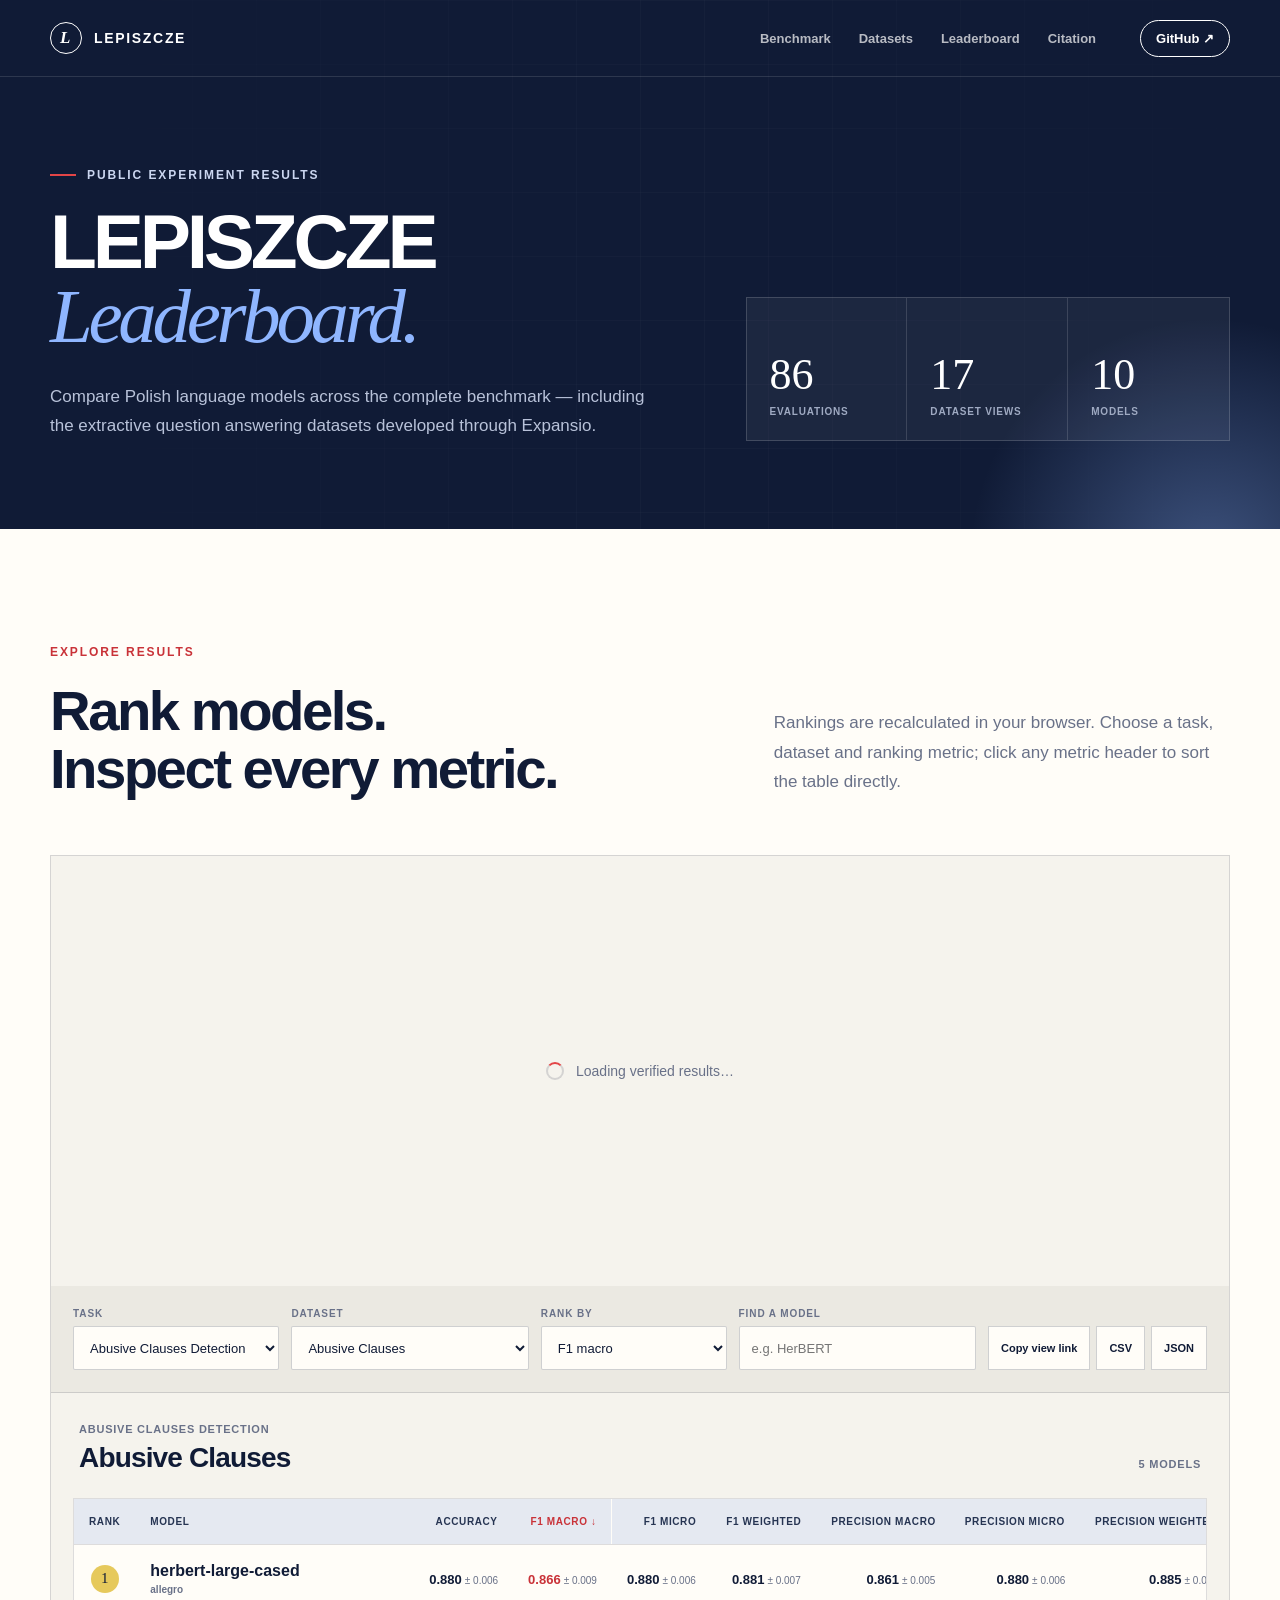
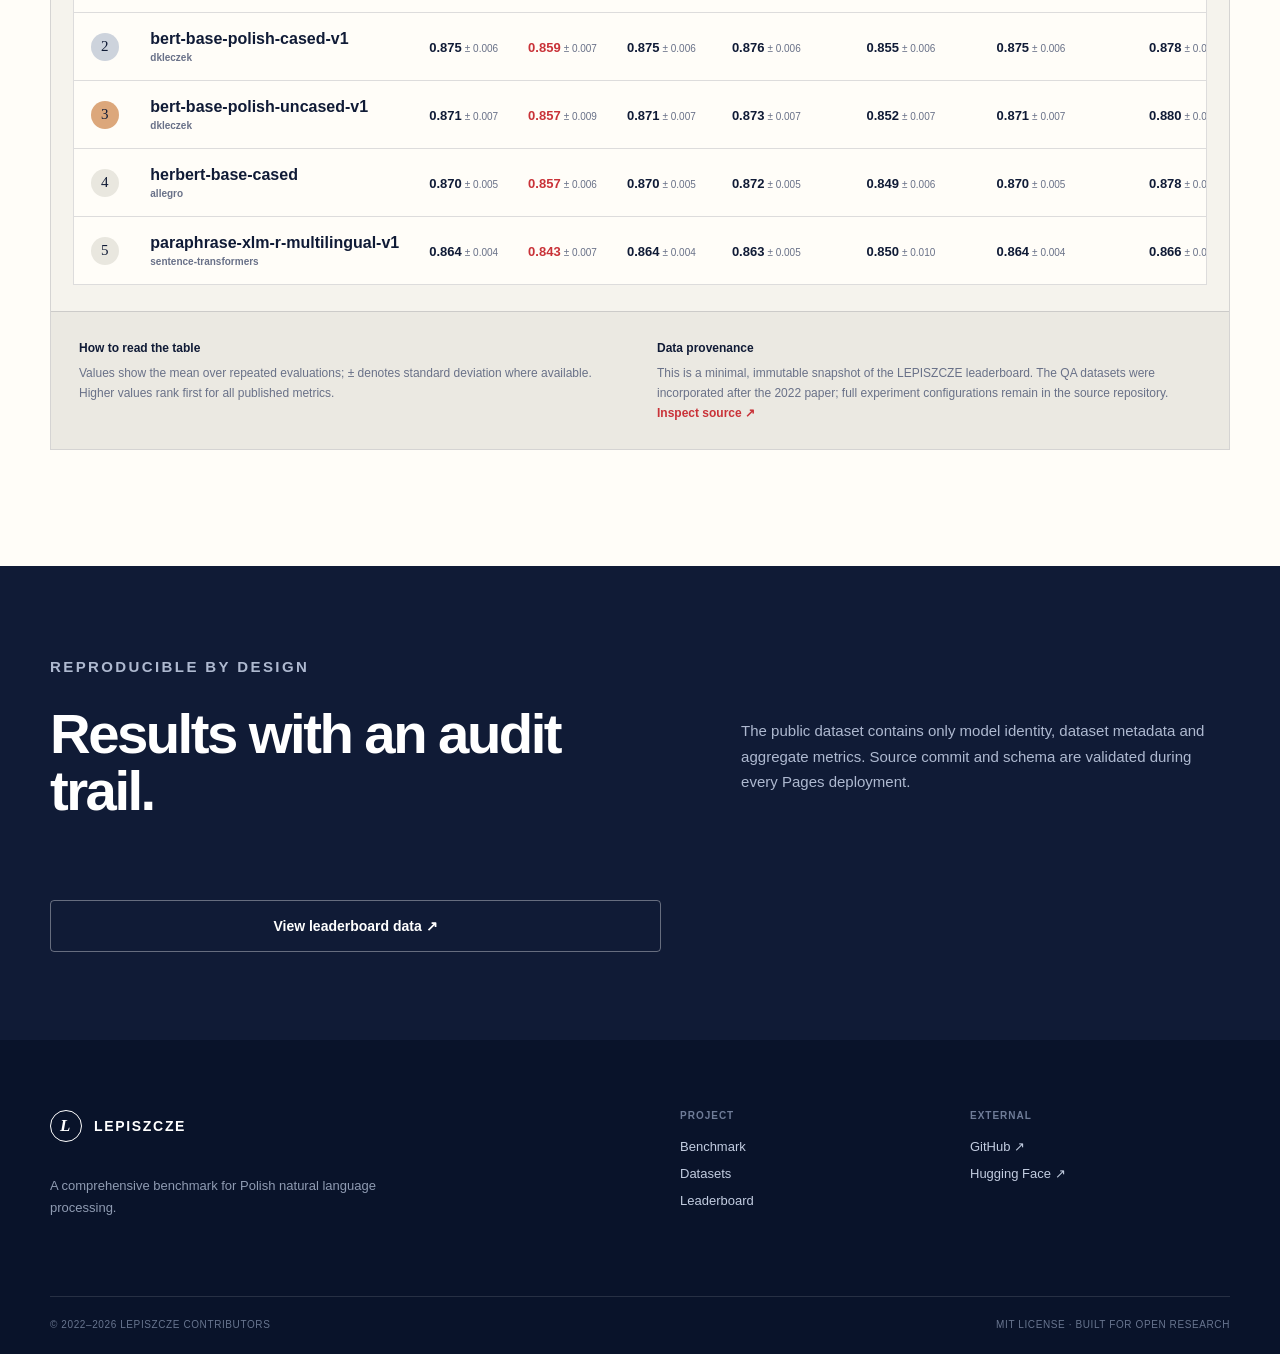
==== commit 4e96a4fe: "Refine legacy dataset presentation across LEPISZCZE" ====
--- a/docs/leaderboard/index.html
+++ b/docs/leaderboard/index.html
@@ -32,7 +32,10 @@
           <span class="brand-mark" aria-hidden="true">L</span>
           <span>LEPISZCZE</span>
         </a>
-        <nav class="site-nav" aria-label="Primary navigation">
+        <button class="nav-toggle" type="button" data-nav-toggle aria-expanded="false" aria-controls="primary-nav">
+          Menu
+        </button>
+        <nav class="site-nav" id="primary-nav" aria-label="Primary navigation">
           <a href="../#benchmark">Benchmark</a>
           <a href="../#datasets">Datasets</a>
           <a href="./" aria-current="page">Leaderboard</a>
@@ -116,6 +119,7 @@
 
               <div class="table-scroll" tabindex="0" aria-label="Scrollable leaderboard results">
                 <table class="results-table">
+                  <caption class="sr-only" data-table-caption>LEPISZCZE model results</caption>
                   <thead data-table-head></thead>
                   <tbody data-table-body></tbody>
                 </table>
--- a/docs/assets/styles.css
+++ b/docs/assets/styles.css
@@ -16,7 +16,7 @@
 }
 
 * { box-sizing: border-box; }
-html { scroll-behavior: smooth; }
+html { scroll-behavior: smooth; scroll-padding-top: 92px; }
 body {
   margin: 0;
   background: var(--paper);
@@ -27,6 +27,17 @@
 a { color: inherit; text-decoration: none; }
 button { font: inherit; }
 .shell { width: var(--shell); margin-inline: auto; }
+.sr-only {
+  position: absolute;
+  width: 1px;
+  height: 1px;
+  padding: 0;
+  margin: -1px;
+  overflow: hidden;
+  clip: rect(0, 0, 0, 0);
+  white-space: nowrap;
+  border: 0;
+}
 .skip-link {
   position: fixed;
   top: 12px;
@@ -52,6 +63,7 @@
   color: var(--ink);
   background: rgba(245, 243, 237, 0.94);
   border-color: var(--line);
+  -webkit-backdrop-filter: blur(16px);
   backdrop-filter: blur(16px);
   animation: header-in 220ms ease;
 }
@@ -73,6 +85,7 @@
 .site-nav a, .header-link { font-size: 13px; font-weight: 650; }
 .site-nav a { opacity: 0.7; transition: opacity 160ms ease; }
 .site-nav a:hover, .site-nav a:focus-visible { opacity: 1; }
+.nav-toggle { display: none; }
 .header-link { padding: 10px 15px; border: 1px solid currentColor; border-radius: 999px; }
 
 .hero {
@@ -89,6 +102,7 @@
   opacity: 0.13;
   background-image: linear-gradient(rgba(255,255,255,.18) 1px, transparent 1px), linear-gradient(90deg, rgba(255,255,255,.18) 1px, transparent 1px);
   background-size: 64px 64px;
+  -webkit-mask-image: linear-gradient(to right, transparent 3%, black 55%, transparent 100%);
   mask-image: linear-gradient(to right, transparent 3%, black 55%, transparent 100%);
 }
 .hero-glow { position: absolute; border-radius: 50%; filter: blur(2px); opacity: 0.8; }
@@ -114,6 +128,7 @@
   border: 1px solid rgba(255, 255, 255, .17);
   background: rgba(255,255,255,.055);
   box-shadow: 0 30px 80px rgba(0,0,0,.2);
+  -webkit-backdrop-filter: blur(8px);
   backdrop-filter: blur(8px);
 }
 .panel-topline { display: flex; justify-content: space-between; color: #9faac2; font-size: 11px; font-weight: 700; letter-spacing: .08em; text-transform: uppercase; }
@@ -169,13 +184,16 @@
 .more-datasets summary { display: flex; justify-content: space-between; padding: 26px 0; cursor: pointer; color: var(--blue); font-size: 13px; font-weight: 750; list-style: none; }
 .more-datasets summary::-webkit-details-marker { display: none; }
 .more-datasets-grid { display: grid; grid-template-columns: repeat(2,1fr); gap: 1px; padding-bottom: 28px; background: rgba(255,255,255,.12); }
-.more-datasets-grid a { display: flex; justify-content: space-between; gap: 18px; padding: 22px; background: #15213e; }
+.more-datasets-grid a, .more-datasets-grid .dataset-static { display: flex; justify-content: space-between; gap: 18px; padding: 22px; background: #15213e; }
+.more-datasets-grid .dataset-static:last-child:nth-child(odd) { grid-column: 1 / -1; }
 .more-datasets-grid strong { font-size: 13px; }
 .more-datasets-grid span { color: #8f9bb2; font-size: 11px; }
 
 .qa-section { background: #dce8ff; }
 .qa-layout { display: grid; grid-template-columns: .8fr 1.2fr; gap: 96px; align-items: start; }
 .qa-copy > p { margin-top: 25px; color: var(--ink-soft); }
+.inline-link { display: inline-flex; gap: 9px; align-items: center; margin-top: 24px; color: var(--red-dark); font-size: 13px; font-weight: 800; }
+.inline-link:hover { text-decoration: underline; text-underline-offset: 4px; }
 .qa-cards { display: grid; gap: 12px; }
 .qa-cards a { position: relative; display: grid; grid-template-columns: 110px 1fr auto; align-items: center; min-height: 104px; padding: 22px 24px; background: rgba(255,255,255,.66); border: 1px solid rgba(16,27,54,.13); transition: transform 160ms ease, background 160ms ease; }
 .qa-cards a:hover { transform: translateX(5px); background: var(--white); }
@@ -188,6 +206,7 @@
 .resource-card { position: relative; display: flex; min-height: 230px; flex-direction: column; padding: 30px; border: 1px solid var(--line); background: var(--paper); transition: transform 170ms ease, box-shadow 170ms ease; }
 .resource-card:hover { transform: translateY(-4px); box-shadow: 0 18px 50px rgba(16,27,54,.08); }
 .resource-card.resource-dark { background: var(--ink); color: var(--white); }
+.resource-featured { grid-column: 1 / -1; min-height: 200px; }
 .resource-type { color: var(--red-dark); font-size: 10px; font-weight: 800; letter-spacing: .11em; text-transform: uppercase; }
 .resource-dark .resource-type { color: var(--mint); }
 .resource-card strong { margin-top: auto; font-size: 30px; }
@@ -217,11 +236,16 @@
 .footer-links a:hover { color: var(--white); }
 .footer-bottom { display: flex; justify-content: space-between; padding-top: 22px; border-top: 1px solid rgba(255,255,255,.12); color: #68758f; font-size: 10px; letter-spacing: .06em; text-transform: uppercase; }
 
-:focus-visible { outline: 3px solid var(--mint); outline-offset: 4px; }
+:focus-visible { outline: 2px solid var(--white); outline-offset: 2px; box-shadow: 0 0 0 4px var(--ink); }
 
 @media (max-width: 960px) {
-  .site-nav { display: none; }
-  .header-link { margin-left: auto; }
+  .header-inner { gap: 12px; }
+  .nav-toggle { display: inline-flex; align-items: center; min-height: 38px; margin-left: auto; padding: 0 13px; border: 1px solid currentColor; border-radius: 999px; background: transparent; color: inherit; cursor: pointer; font-size: 11px; font-weight: 750; }
+  .site-nav { display: none; position: absolute; top: 100%; left: 0; width: 100%; flex-direction: column; gap: 0; margin: 0; padding: 10px max(24px, calc((100vw - 1180px) / 2)); background: var(--paper-bright); color: var(--ink); border-bottom: 1px solid var(--line); box-shadow: 0 18px 40px rgba(16,27,54,.12); }
+  .site-nav a { padding: 13px 0; border-bottom: 1px solid var(--line); opacity: 1; }
+  .site-nav a:last-child { border-bottom: 0; }
+  .site-header.is-menu-open { color: var(--ink); background: var(--paper-bright); border-color: var(--line); }
+  .site-header.is-menu-open .site-nav { display: flex; }
   .hero { min-height: 0; }
   .hero-layout { grid-template-columns: 1fr; }
   .hero-panel { max-width: 620px; }
@@ -259,16 +283,24 @@
   .dataset-row a { grid-column: 3; grid-row: 1; font-size: 0; }
   .dataset-row a::after { content: "↗"; font-size: 15px; }
   .more-datasets-grid { grid-template-columns: 1fr; }
-  .more-datasets-grid a { flex-direction: column; gap: 6px; }
+  .more-datasets-grid a, .more-datasets-grid .dataset-static { flex-direction: column; gap: 6px; }
+  .more-datasets-grid .dataset-static:last-child:nth-child(odd) { grid-column: auto; }
   .qa-cards a { grid-template-columns: 78px 1fr; }
   .qa-cards small { grid-column: 2; margin-top: 7px; }
   .resource-card { min-height: 210px; }
+  .resource-featured { grid-column: auto; }
   .repro-note { grid-template-columns: 1fr; gap: 10px; }
   .citation-card pre { min-width: 620px; padding: 58px 24px 28px; }
   .footer-top { grid-template-columns: 1fr; gap: 38px; }
   .footer-bottom { flex-direction: column; gap: 8px; }
 }
 
+.error-hero { min-height: 100vh; display: grid; place-items: center; padding: 40px 0; }
+.error-content { position: relative; text-align: center; }
+.error-content .eyebrow, .error-content .hero-actions { justify-content: center; }
+.error-content h1 { font-size: clamp(52px, 10vw, 110px); }
+.error-content .hero-lead { margin: 28px auto; }
+
 @media (prefers-reduced-motion: reduce) {
   *, *::before, *::after { scroll-behavior: auto !important; transition: none !important; animation: none !important; }
 }
--- a/docs/assets/leaderboard.css
+++ b/docs/assets/leaderboard.css
@@ -102,6 +102,11 @@
   .control-actions button:first-child { flex-basis: 100%; }
   .view-context { align-items: flex-start; flex-direction: column; gap: 12px; padding: 24px 18px 18px; }
   .table-scroll, .empty-state { margin-inline: 14px; }
+  .results-table th:nth-child(1), .results-table td:nth-child(1) { position: sticky; left: 0; z-index: 2; width: 42px; min-width: 42px; padding-inline: 7px; background: var(--paper-bright); }
+  .results-table th:nth-child(2), .results-table td:nth-child(2) { position: sticky; left: 42px; z-index: 2; min-width: 190px; max-width: 190px; background: var(--paper-bright); box-shadow: 8px 0 14px -12px rgba(16,27,54,.55); }
+  .results-table th:nth-child(1), .results-table th:nth-child(2) { z-index: 3; background: #e5e9f1; }
+  .results-table tbody tr:hover td:nth-child(1), .results-table tbody tr:hover td:nth-child(2) { background: #f2f5fa; }
+  .model-name { max-width: 160px; }
   .methodology-note { gap: 20px; padding-inline: 20px; }
 }
 
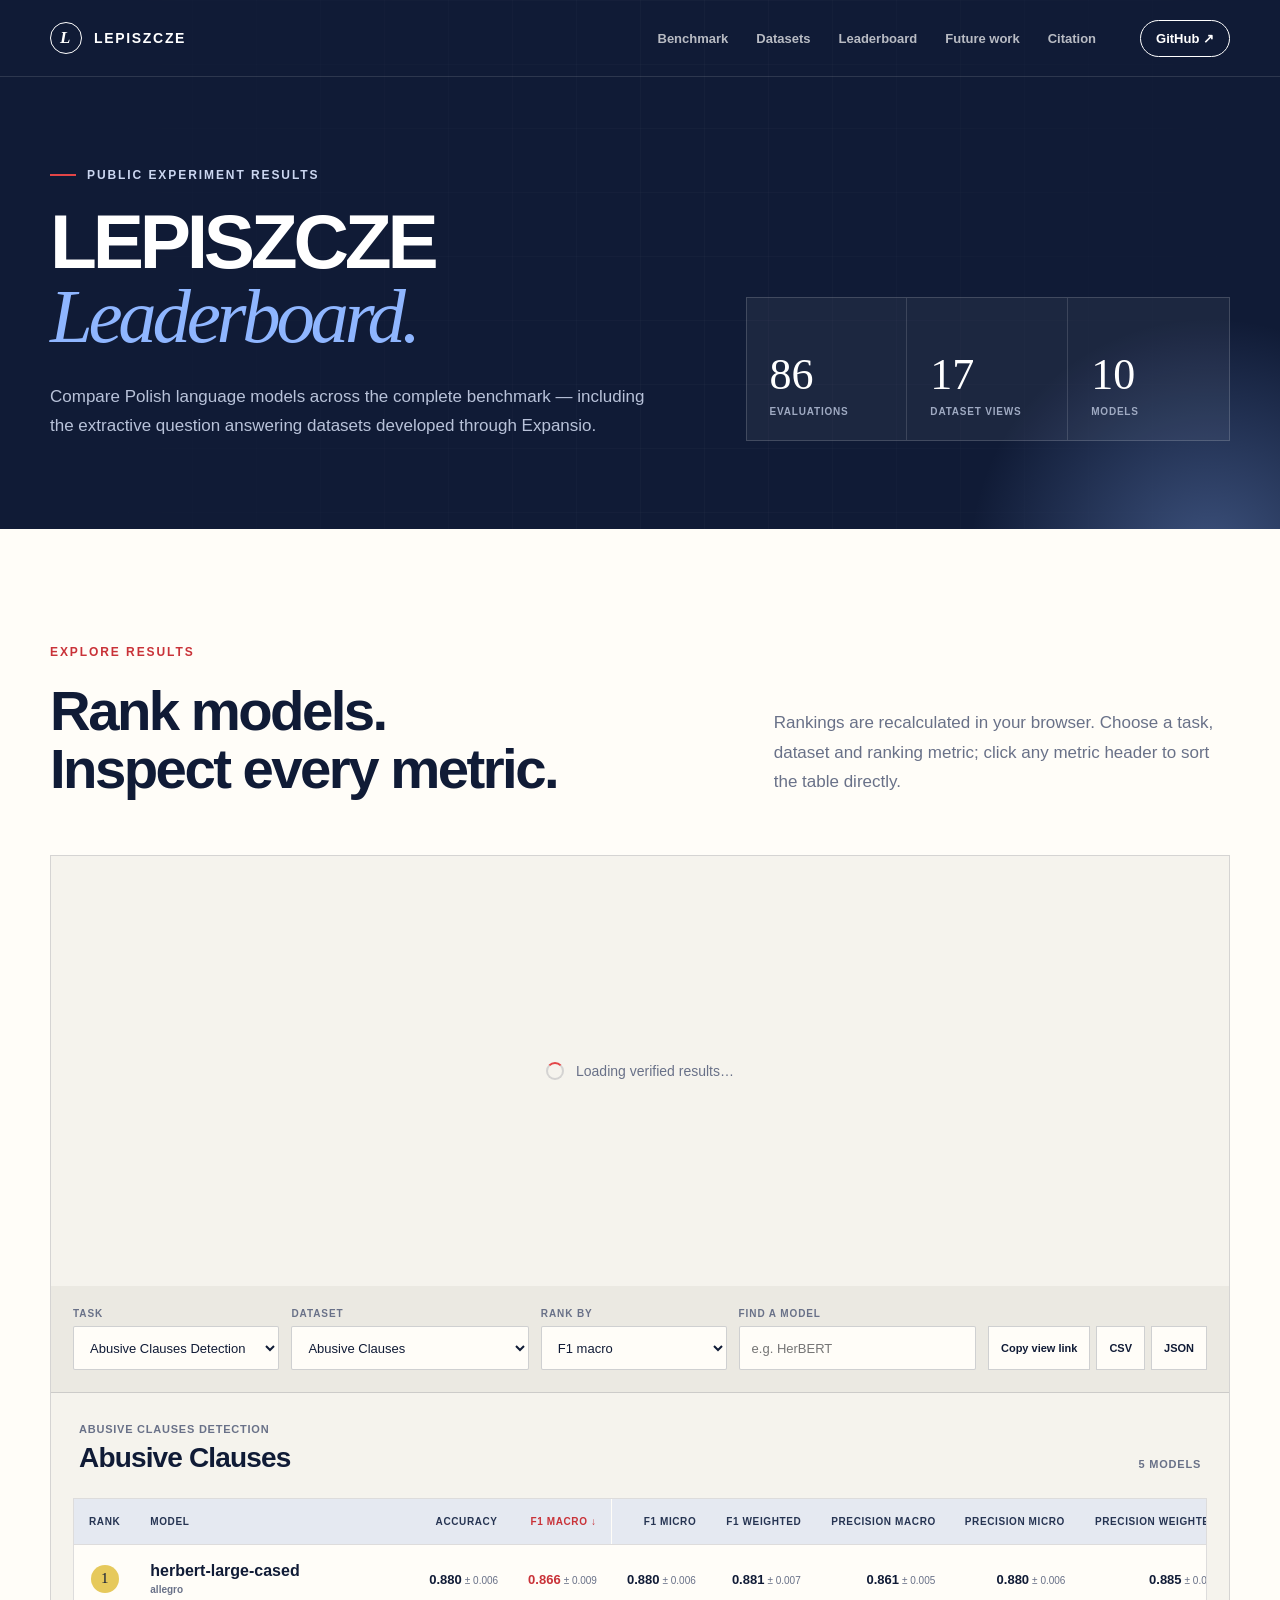
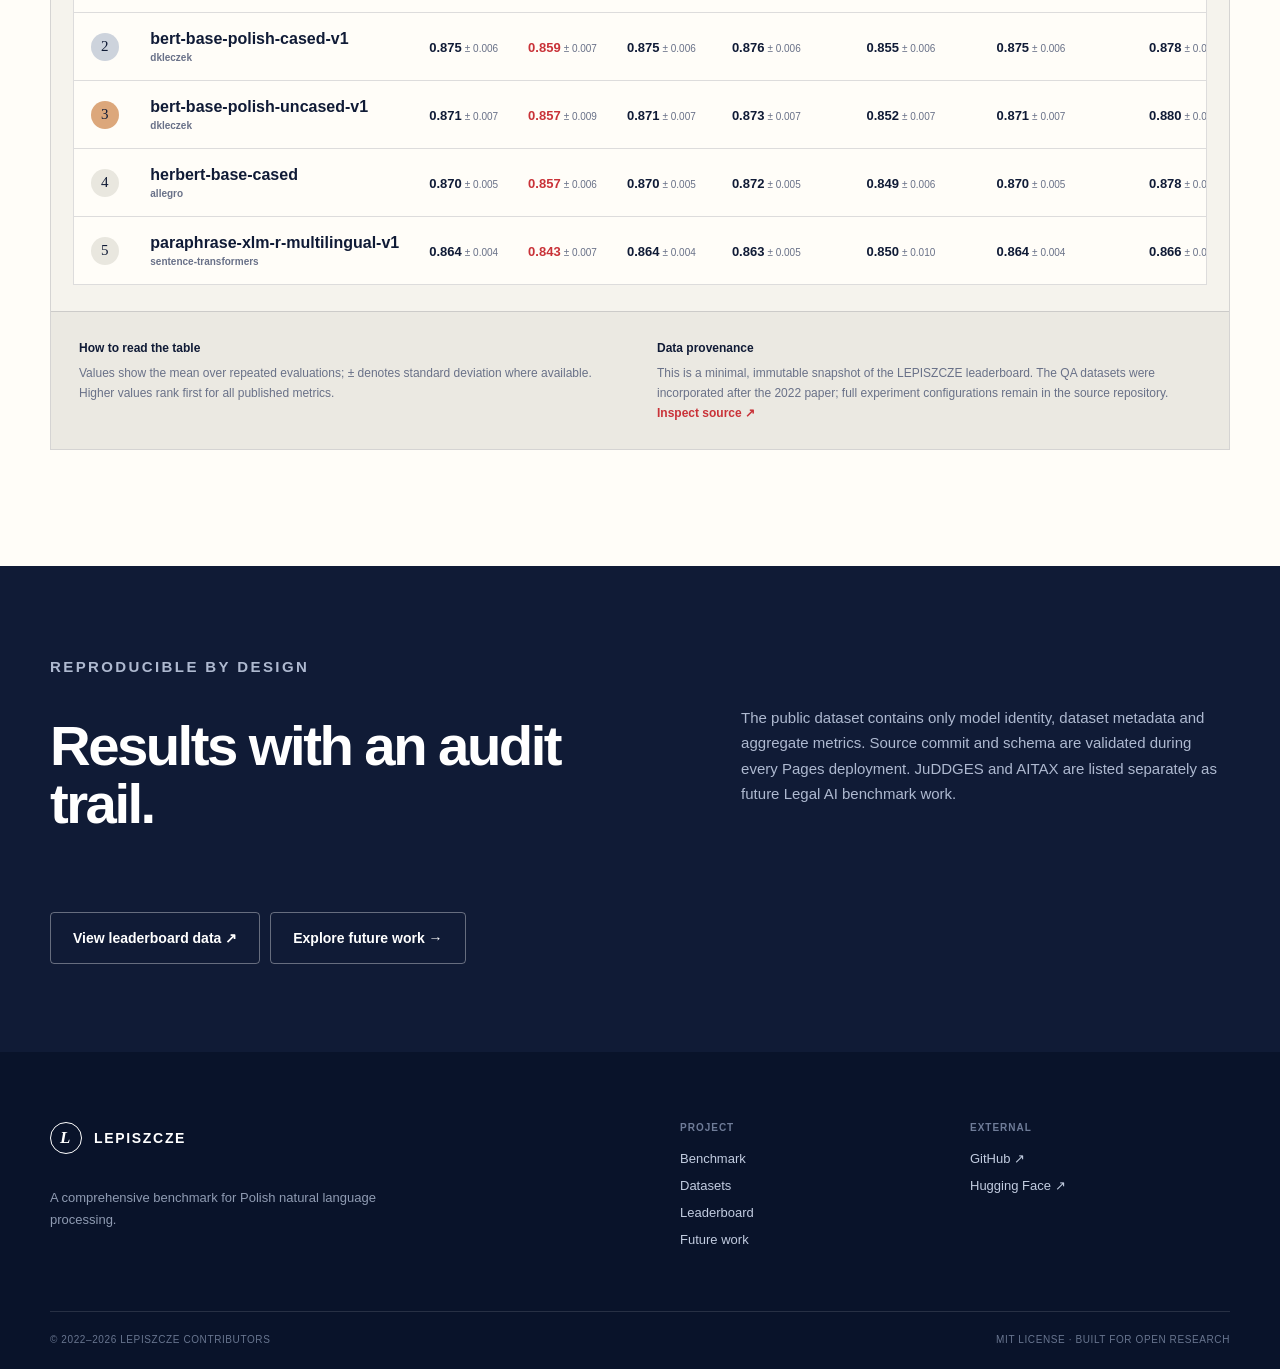
==== commit 735115a9: "Extend LEPISZCZE roadmap with legal AI benchmarks" ====
--- a/docs/leaderboard/index.html
+++ b/docs/leaderboard/index.html
@@ -39,6 +39,7 @@
           <a href="../#benchmark">Benchmark</a>
           <a href="../#datasets">Datasets</a>
           <a href="./" aria-current="page">Leaderboard</a>
+          <a href="../#future-work">Future work</a>
           <a href="../#citation">Citation</a>
         </nav>
         <a class="header-link" href="https://github.com/CLARIN-PL/LEPISZCZE">GitHub <span aria-hidden="true">↗</span></a>
@@ -158,8 +159,12 @@
             <p>
               The public dataset contains only model identity, dataset metadata and aggregate
               metrics. Source commit and schema are validated during every Pages deployment.
+              JuDDGES and AITAX are listed separately as future Legal AI benchmark work.
             </p>
-            <a class="button button-secondary" href="https://github.com/CLARIN-PL/LEPISZCZE/tree/main/docs/data">View leaderboard data ↗</a>
+            <div class="leaderboard-cta-actions">
+              <a class="button button-secondary" href="https://github.com/CLARIN-PL/LEPISZCZE/tree/main/docs/data">View leaderboard data ↗</a>
+              <a class="button button-secondary" href="../#future-work">Explore future work →</a>
+            </div>
           </div>
         </div>
       </section>
@@ -173,7 +178,7 @@
             <p>A comprehensive benchmark for Polish natural language processing.</p>
           </div>
           <div class="footer-links">
-            <div><strong>Project</strong><a href="../#benchmark">Benchmark</a><a href="../#datasets">Datasets</a><a href="./">Leaderboard</a></div>
+            <div><strong>Project</strong><a href="../#benchmark">Benchmark</a><a href="../#datasets">Datasets</a><a href="./">Leaderboard</a><a href="../#future-work">Future work</a></div>
             <div><strong>External</strong><a href="https://github.com/CLARIN-PL/LEPISZCZE">GitHub ↗</a><a href="https://huggingface.co/clarin-pl">Hugging Face ↗</a></div>
           </div>
         </div>
--- a/docs/assets/styles.css
+++ b/docs/assets/styles.css
@@ -201,6 +201,28 @@
 .qa-cards strong { font-size: 21px; }
 .qa-cards small { color: var(--muted); }
 
+.future-section { background: #e9e6de; }
+.future-heading { display: grid; grid-template-columns: 1fr .72fr; gap: 90px; align-items: end; }
+.future-heading > p { margin: 0; color: var(--muted); font-size: 17px; line-height: 1.75; }
+.future-grid { display: grid; grid-template-columns: repeat(2, 1fr); gap: 16px; }
+.future-card { position: relative; display: flex; min-height: 460px; flex-direction: column; overflow: hidden; padding: 34px; border: 1px solid var(--line); background: var(--paper-bright); }
+.future-card::before { position: absolute; inset: 0 0 auto; height: 5px; content: ""; }
+.future-juddges::before { background: var(--red); }
+.future-aitax::before { background: #4168b2; }
+.future-card-topline { display: flex; align-items: center; justify-content: space-between; gap: 20px; color: var(--muted); font-size: 10px; font-weight: 750; letter-spacing: .08em; text-transform: uppercase; }
+.future-status { display: inline-flex; align-items: center; gap: 8px; color: var(--ink); }
+.future-status i { display: inline-block; width: 7px; height: 7px; flex: 0 0 auto; border-radius: 50%; background: var(--mint); box-shadow: 0 0 0 5px rgba(167,229,210,.24); }
+.future-card h3 { margin: 64px 0 17px; font-family: var(--serif); font-size: clamp(44px, 5vw, 68px); font-weight: 400; line-height: 1; letter-spacing: -.045em; }
+.future-card > p { max-width: 580px; margin: 0; color: var(--ink-soft); font-size: 15px; line-height: 1.72; }
+.future-scope { display: flex; flex-direction: column; gap: 8px; margin-top: auto; padding-top: 28px; border-top: 1px solid var(--line); }
+.future-scope strong { color: var(--red-dark); font-size: 10px; letter-spacing: .1em; text-transform: uppercase; }
+.future-scope span { color: var(--muted); font-size: 12px; line-height: 1.55; }
+.future-card > a { display: inline-flex; align-items: center; justify-content: space-between; margin-top: 23px; padding-top: 20px; border-top: 1px solid var(--line); font-size: 13px; font-weight: 800; }
+.future-card > a:hover { color: var(--red-dark); }
+.future-note { display: grid; grid-template-columns: 210px 1fr; gap: 30px; margin-top: 28px; padding: 24px 0; border-top: 1px solid var(--line); border-bottom: 1px solid var(--line); }
+.future-note strong { font-size: 13px; }
+.future-note p { margin: 0; color: var(--muted); font-size: 13px; line-height: 1.65; }
+
 .resources-section { background: var(--paper-bright); }
 .resource-grid { display: grid; grid-template-columns: repeat(2,1fr); gap: 14px; }
 .resource-card { position: relative; display: flex; min-height: 230px; flex-direction: column; padding: 30px; border: 1px solid var(--line); background: var(--paper); transition: transform 170ms ease, box-shadow 170ms ease; }
@@ -238,6 +260,11 @@
 
 :focus-visible { outline: 2px solid var(--white); outline-offset: 2px; box-shadow: 0 0 0 4px var(--ink); }
 
+@media (max-width: 1100px) {
+  .header-inner { gap: 24px; }
+  .site-nav { gap: 18px; }
+}
+
 @media (max-width: 960px) {
   .header-inner { gap: 12px; }
   .nav-toggle { display: inline-flex; align-items: center; min-height: 38px; margin-left: auto; padding: 0 13px; border: 1px solid currentColor; border-radius: 999px; background: transparent; color: inherit; cursor: pointer; font-size: 11px; font-weight: 750; }
@@ -249,11 +276,12 @@
   .hero { min-height: 0; }
   .hero-layout { grid-template-columns: 1fr; }
   .hero-panel { max-width: 620px; }
-  .split-heading, .datasets-heading, .qa-layout, .citation-layout { grid-template-columns: 1fr; gap: 34px; }
+  .split-heading, .datasets-heading, .qa-layout, .future-heading, .citation-layout { grid-template-columns: 1fr; gap: 34px; }
   .principles-grid { grid-template-columns: 1fr 1fr; }
   .principle-featured { grid-column: span 2; grid-row: auto; min-height: 420px; }
   .principle-card:nth-child(3) { grid-column: auto; }
   .qa-cards { margin-top: 20px; }
+  .future-card { min-height: 430px; }
 }
 
 @media (max-width: 720px) {
@@ -276,7 +304,7 @@
   .section { padding: 80px 0; }
   .section-heading { margin-bottom: 38px; }
   .section-heading h2, .qa-copy h2, .citation-layout h2 { font-size: 40px; }
-  .principles-grid, .resource-grid { grid-template-columns: 1fr; }
+  .principles-grid, .future-grid, .resource-grid { grid-template-columns: 1fr; }
   .principle-featured { grid-column: auto; min-height: 390px; }
   .dataset-row { grid-template-columns: 36px 1fr auto; padding: 18px 0; }
   .dataset-task { grid-column: 2 / -1; grid-row: 2; }
@@ -289,6 +317,7 @@
   .qa-cards small { grid-column: 2; margin-top: 7px; }
   .resource-card { min-height: 210px; }
   .resource-featured { grid-column: auto; }
+  .future-note { grid-template-columns: 1fr; gap: 10px; }
   .repro-note { grid-template-columns: 1fr; gap: 10px; }
   .citation-card pre { min-width: 620px; padding: 58px 24px 28px; }
   .footer-top { grid-template-columns: 1fr; gap: 38px; }
--- a/docs/assets/leaderboard.css
+++ b/docs/assets/leaderboard.css
@@ -80,6 +80,7 @@
 .leaderboard-cta .shell > div { display: grid; grid-template-columns: 1fr .8fr; gap: 80px; align-items: end; }
 .leaderboard-cta h2 { margin: 0; font-size: clamp(42px, 4.4vw, 64px); line-height: 1.02; letter-spacing: -.045em; }
 .leaderboard-cta p { margin: 0 0 25px; color: #aeb9d0; font-size: 15px; line-height: 1.7; }
+.leaderboard-cta-actions { display: flex; flex-wrap: wrap; gap: 10px; }
 
 @media (max-width: 1040px) {
   .controls { grid-template-columns: 1fr 1fr; }
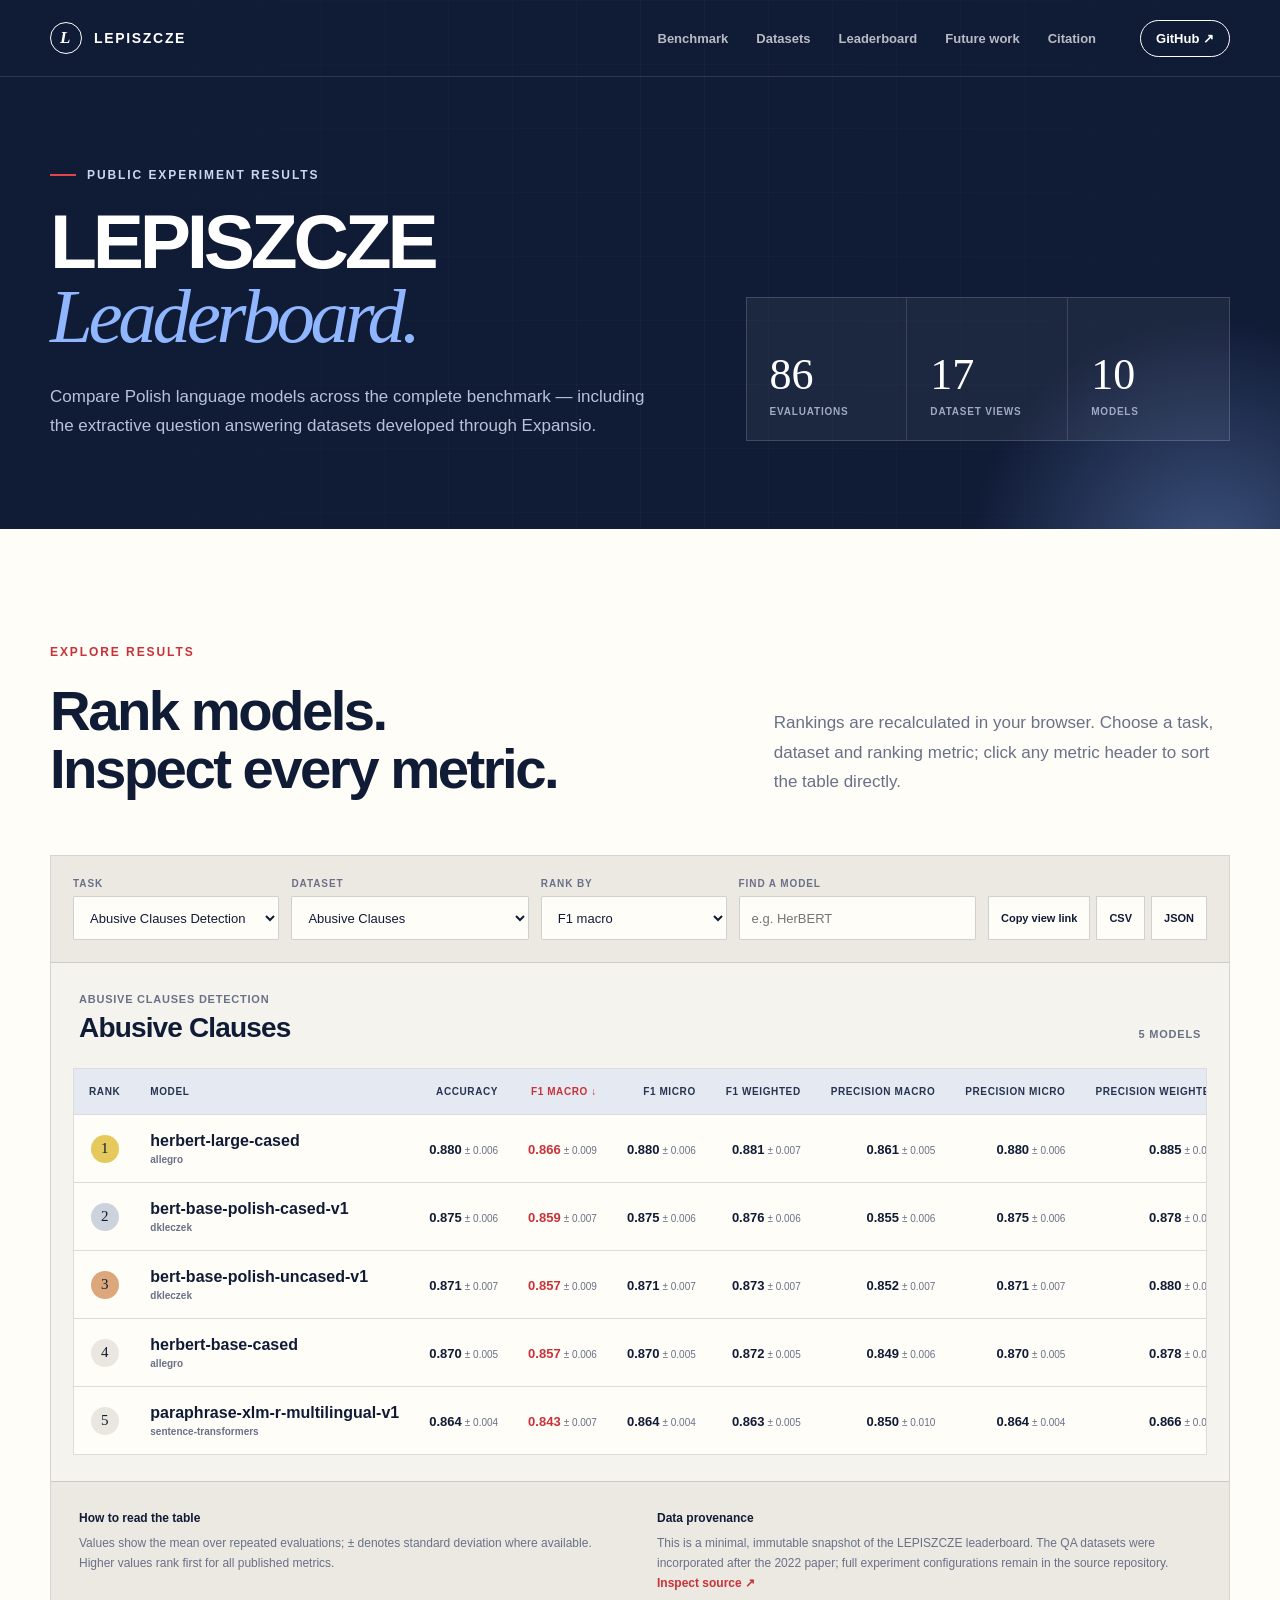
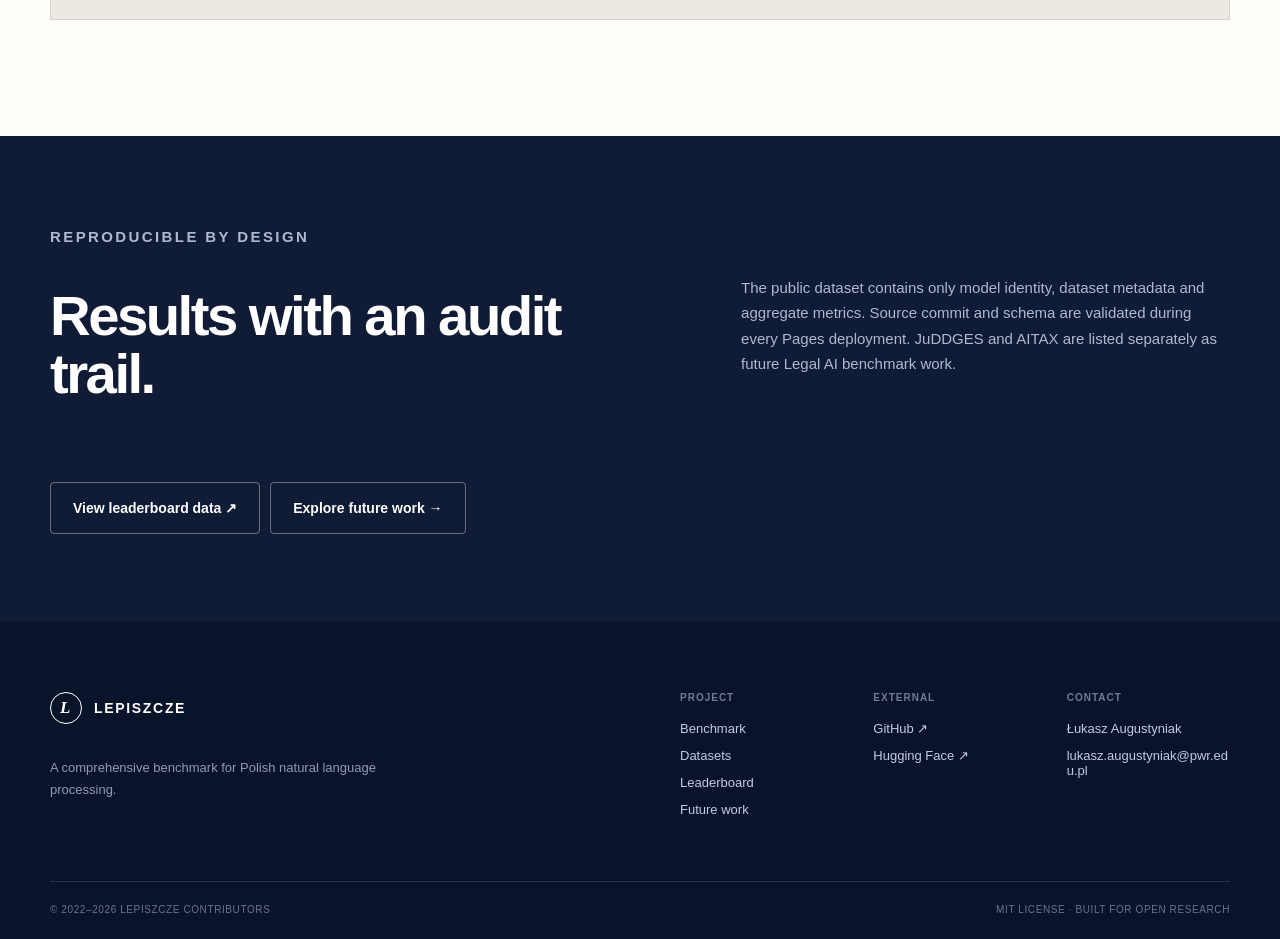
==== commit 0a6a8911: "Add LEPISZCZE maintainer contact" ====
--- a/docs/leaderboard/index.html
+++ b/docs/leaderboard/index.html
@@ -180,6 +180,7 @@
           <div class="footer-links">
             <div><strong>Project</strong><a href="../#benchmark">Benchmark</a><a href="../#datasets">Datasets</a><a href="./">Leaderboard</a><a href="../#future-work">Future work</a></div>
             <div><strong>External</strong><a href="https://github.com/CLARIN-PL/LEPISZCZE">GitHub ↗</a><a href="https://huggingface.co/clarin-pl">Hugging Face ↗</a></div>
+            <div><strong>Contact</strong><span>Łukasz Augustyniak</span><a href="mailto:lukasz.augustyniak@pwr.edu.pl">lukasz.augustyniak@pwr.edu.pl</a></div>
           </div>
         </div>
         <div class="footer-bottom">
--- a/docs/assets/styles.css
+++ b/docs/assets/styles.css
@@ -180,9 +180,8 @@
 .dataset-row p { margin: 0; color: #8995ad; font-size: 12px; }
 .dataset-task { color: #b5bfd3; font-size: 13px; }
 .dataset-row a { color: var(--mint); font-size: 12px; font-weight: 750; }
-.more-datasets { border-bottom: 1px solid rgba(255,255,255,.14); }
-.more-datasets summary { display: flex; justify-content: space-between; padding: 26px 0; cursor: pointer; color: var(--blue); font-size: 13px; font-weight: 750; list-style: none; }
-.more-datasets summary::-webkit-details-marker { display: none; }
+.dataset-directory { padding: 30px 0 0; border-bottom: 1px solid rgba(255,255,255,.14); }
+.dataset-directory > h3 { margin: 0 0 18px; color: var(--blue); font-size: 13px; font-weight: 750; letter-spacing: .04em; text-transform: uppercase; }
 .more-datasets-grid { display: grid; grid-template-columns: repeat(2,1fr); gap: 1px; padding-bottom: 28px; background: rgba(255,255,255,.12); }
 .more-datasets-grid a, .more-datasets-grid .dataset-static { display: flex; justify-content: space-between; gap: 18px; padding: 22px; background: #15213e; }
 .more-datasets-grid .dataset-static:last-child:nth-child(odd) { grid-column: 1 / -1; }
@@ -251,10 +250,10 @@
 .footer-top { display: grid; grid-template-columns: 1fr 1fr; gap: 80px; padding-bottom: 64px; }
 .brand-footer { margin-bottom: 20px; }
 .footer-top > div > p { max-width: 360px; color: #8f9bb2; font-size: 13px; line-height: 1.7; }
-.footer-links { display: grid; grid-template-columns: repeat(2,1fr); gap: 30px; }
+.footer-links { display: grid; grid-template-columns: repeat(3,1fr); gap: 30px; }
 .footer-links div { display: flex; flex-direction: column; gap: 12px; }
 .footer-links strong { margin-bottom: 6px; color: #6f7c98; font-size: 10px; letter-spacing: .1em; text-transform: uppercase; }
-.footer-links a { color: #c2cce0; font-size: 13px; }
+.footer-links a, .footer-links span { color: #c2cce0; font-size: 13px; overflow-wrap: anywhere; }
 .footer-links a:hover { color: var(--white); }
 .footer-bottom { display: flex; justify-content: space-between; padding-top: 22px; border-top: 1px solid rgba(255,255,255,.12); color: #68758f; font-size: 10px; letter-spacing: .06em; text-transform: uppercase; }
 
@@ -321,6 +320,7 @@
   .repro-note { grid-template-columns: 1fr; gap: 10px; }
   .citation-card pre { min-width: 620px; padding: 58px 24px 28px; }
   .footer-top { grid-template-columns: 1fr; gap: 38px; }
+  .footer-links { grid-template-columns: 1fr; }
   .footer-bottom { flex-direction: column; gap: 8px; }
 }
 
--- a/docs/assets/leaderboard.css
+++ b/docs/assets/leaderboard.css
@@ -32,6 +32,7 @@
 .leaderboard-heading > p { color: var(--muted); font-size: 17px; line-height: 1.75; }
 .leaderboard-panel { min-height: 430px; border: 1px solid var(--line); background: var(--paper); }
 .leaderboard-status { display: flex; min-height: 430px; align-items: center; justify-content: center; gap: 12px; color: var(--muted); font-size: 14px; }
+.leaderboard-status[hidden], .leaderboard-content[hidden] { display: none !important; }
 .leaderboard-status.is-error { padding: 30px; color: var(--red-dark); text-align: center; }
 .status-spinner { width: 18px; height: 18px; border: 2px solid rgba(16, 27, 54, .14); border-top-color: var(--red); border-radius: 50%; animation: leaderboard-spin .8s linear infinite; }
 @keyframes leaderboard-spin { to { transform: rotate(360deg); } }
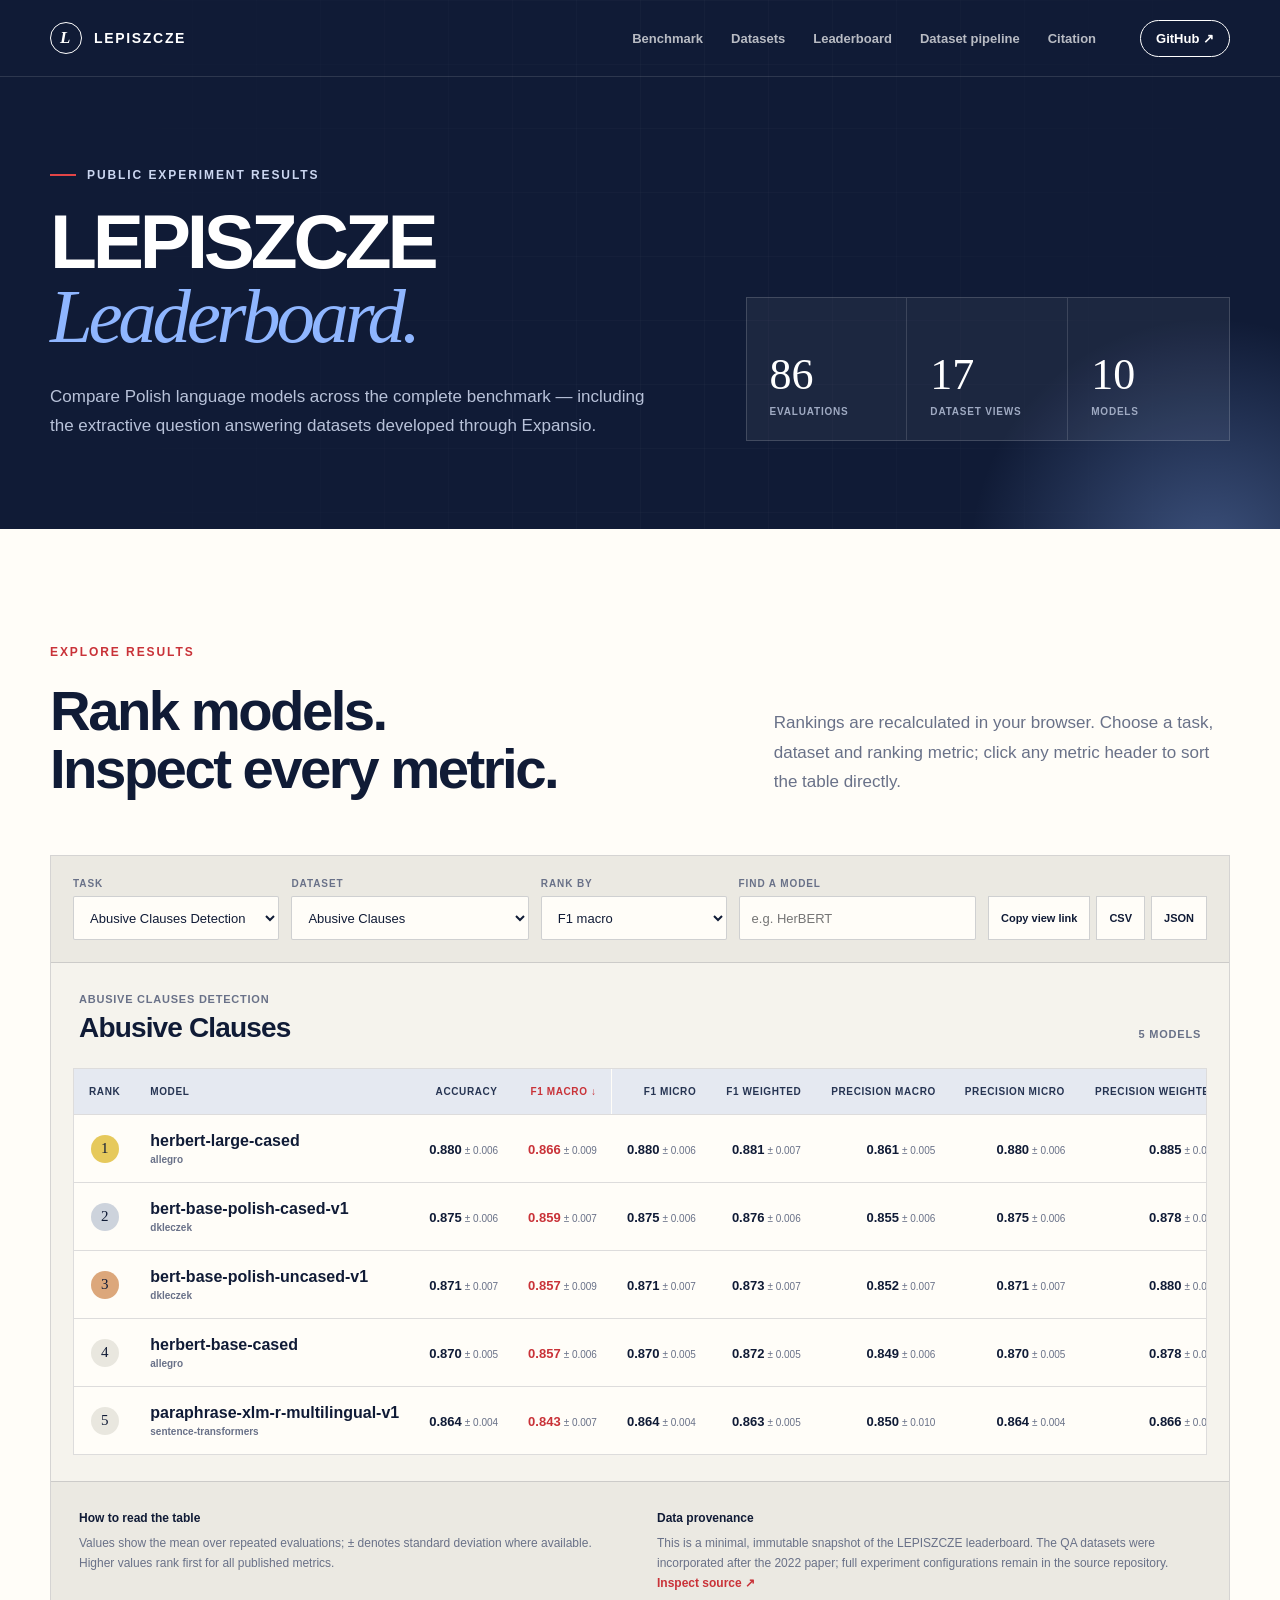
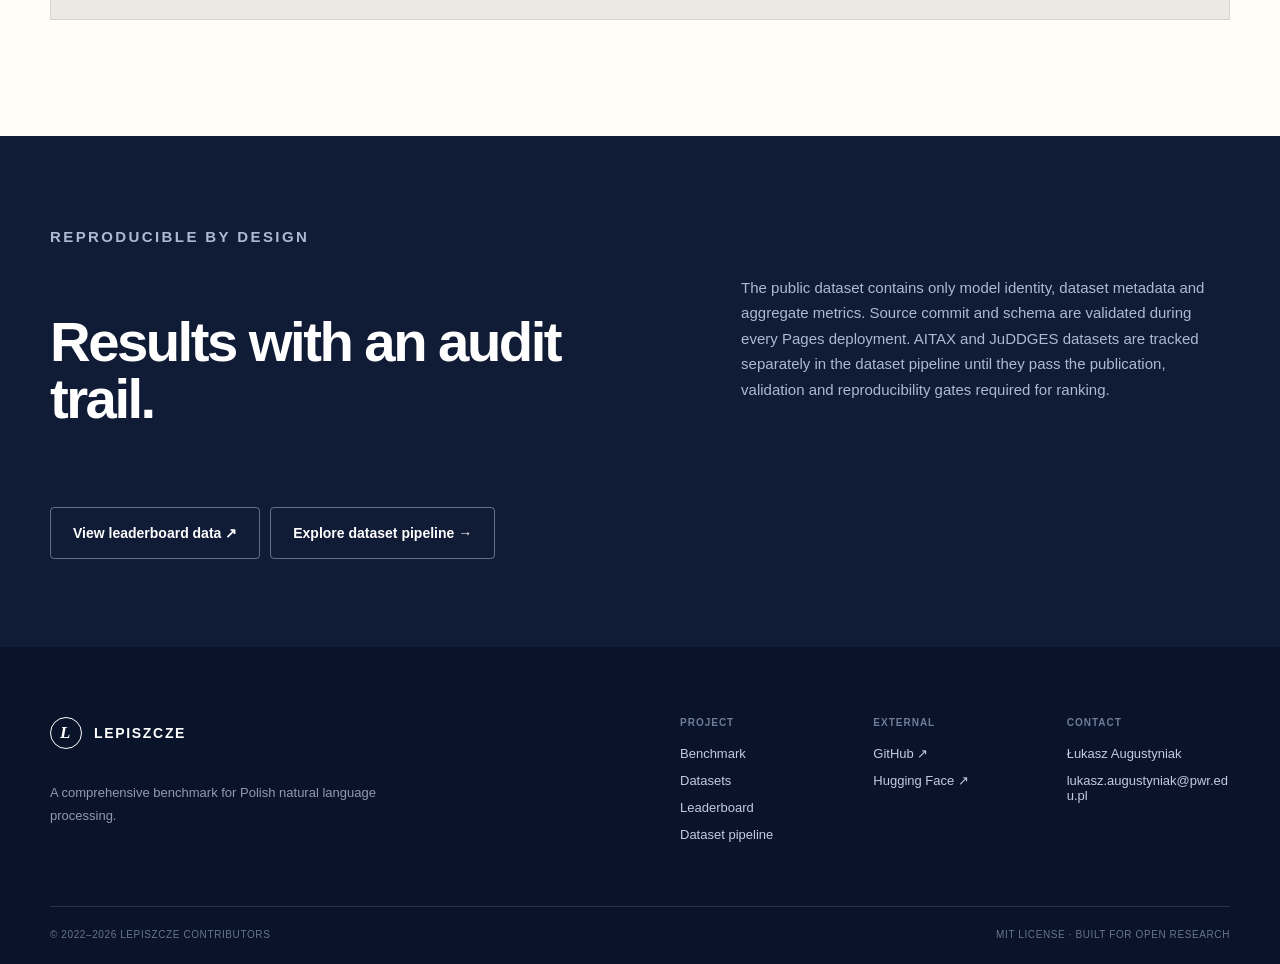
==== commit e0e51487: "Add Legal AI dataset pipeline" ====
--- a/docs/leaderboard/index.html
+++ b/docs/leaderboard/index.html
@@ -39,7 +39,7 @@
           <a href="../#benchmark">Benchmark</a>
           <a href="../#datasets">Datasets</a>
           <a href="./" aria-current="page">Leaderboard</a>
-          <a href="../#future-work">Future work</a>
+          <a href="../#dataset-pipeline">Dataset pipeline</a>
           <a href="../#citation">Citation</a>
         </nav>
         <a class="header-link" href="https://github.com/CLARIN-PL/LEPISZCZE">GitHub <span aria-hidden="true">↗</span></a>
@@ -159,11 +159,12 @@
             <p>
               The public dataset contains only model identity, dataset metadata and aggregate
               metrics. Source commit and schema are validated during every Pages deployment.
-              JuDDGES and AITAX are listed separately as future Legal AI benchmark work.
+              AITAX and JuDDGES datasets are tracked separately in the dataset pipeline until they
+              pass the publication, validation and reproducibility gates required for ranking.
             </p>
             <div class="leaderboard-cta-actions">
               <a class="button button-secondary" href="https://github.com/CLARIN-PL/LEPISZCZE/tree/main/docs/data">View leaderboard data ↗</a>
-              <a class="button button-secondary" href="../#future-work">Explore future work →</a>
+              <a class="button button-secondary" href="../#dataset-pipeline">Explore dataset pipeline →</a>
             </div>
           </div>
         </div>
@@ -178,7 +179,7 @@
             <p>A comprehensive benchmark for Polish natural language processing.</p>
           </div>
           <div class="footer-links">
-            <div><strong>Project</strong><a href="../#benchmark">Benchmark</a><a href="../#datasets">Datasets</a><a href="./">Leaderboard</a><a href="../#future-work">Future work</a></div>
+            <div><strong>Project</strong><a href="../#benchmark">Benchmark</a><a href="../#datasets">Datasets</a><a href="./">Leaderboard</a><a href="../#dataset-pipeline">Dataset pipeline</a></div>
             <div><strong>External</strong><a href="https://github.com/CLARIN-PL/LEPISZCZE">GitHub ↗</a><a href="https://huggingface.co/clarin-pl">Hugging Face ↗</a></div>
             <div><strong>Contact</strong><span>Łukasz Augustyniak</span><a href="mailto:lukasz.augustyniak@pwr.edu.pl">lukasz.augustyniak@pwr.edu.pl</a></div>
           </div>
--- a/docs/assets/styles.css
+++ b/docs/assets/styles.css
@@ -200,27 +200,72 @@
 .qa-cards strong { font-size: 21px; }
 .qa-cards small { color: var(--muted); }
 
-.future-section { background: #e9e6de; }
-.future-heading { display: grid; grid-template-columns: 1fr .72fr; gap: 90px; align-items: end; }
-.future-heading > p { margin: 0; color: var(--muted); font-size: 17px; line-height: 1.75; }
-.future-grid { display: grid; grid-template-columns: repeat(2, 1fr); gap: 16px; }
-.future-card { position: relative; display: flex; min-height: 460px; flex-direction: column; overflow: hidden; padding: 34px; border: 1px solid var(--line); background: var(--paper-bright); }
-.future-card::before { position: absolute; inset: 0 0 auto; height: 5px; content: ""; }
-.future-juddges::before { background: var(--red); }
-.future-aitax::before { background: #4168b2; }
-.future-card-topline { display: flex; align-items: center; justify-content: space-between; gap: 20px; color: var(--muted); font-size: 10px; font-weight: 750; letter-spacing: .08em; text-transform: uppercase; }
-.future-status { display: inline-flex; align-items: center; gap: 8px; color: var(--ink); }
-.future-status i { display: inline-block; width: 7px; height: 7px; flex: 0 0 auto; border-radius: 50%; background: var(--mint); box-shadow: 0 0 0 5px rgba(167,229,210,.24); }
-.future-card h3 { margin: 64px 0 17px; font-family: var(--serif); font-size: clamp(44px, 5vw, 68px); font-weight: 400; line-height: 1; letter-spacing: -.045em; }
-.future-card > p { max-width: 580px; margin: 0; color: var(--ink-soft); font-size: 15px; line-height: 1.72; }
-.future-scope { display: flex; flex-direction: column; gap: 8px; margin-top: auto; padding-top: 28px; border-top: 1px solid var(--line); }
-.future-scope strong { color: var(--red-dark); font-size: 10px; letter-spacing: .1em; text-transform: uppercase; }
-.future-scope span { color: var(--muted); font-size: 12px; line-height: 1.55; }
-.future-card > a { display: inline-flex; align-items: center; justify-content: space-between; margin-top: 23px; padding-top: 20px; border-top: 1px solid var(--line); font-size: 13px; font-weight: 800; }
-.future-card > a:hover { color: var(--red-dark); }
-.future-note { display: grid; grid-template-columns: 210px 1fr; gap: 30px; margin-top: 28px; padding: 24px 0; border-top: 1px solid var(--line); border-bottom: 1px solid var(--line); }
-.future-note strong { font-size: 13px; }
-.future-note p { margin: 0; color: var(--muted); font-size: 13px; line-height: 1.65; }
+.pipeline-section { background: #e9e6de; }
+.pipeline-heading { display: grid; grid-template-columns: 1fr .72fr; gap: 90px; align-items: end; }
+.pipeline-heading > p { margin: 0; color: var(--muted); font-size: 17px; line-height: 1.75; }
+.pipeline-overview { display: grid; grid-template-columns: repeat(3, 1fr); margin-bottom: 20px; border: 1px solid var(--line); background: var(--paper-bright); }
+.pipeline-overview div { display: flex; min-height: 118px; flex-direction: column; justify-content: center; padding: 24px 30px; border-right: 1px solid var(--line); }
+.pipeline-overview div:last-child { border-right: 0; }
+.pipeline-overview strong { font-family: var(--serif); font-size: 43px; font-weight: 400; line-height: 1; }
+.pipeline-overview span { margin-top: 9px; color: var(--muted); font-size: 10px; font-weight: 750; letter-spacing: .1em; text-transform: uppercase; }
+.pipeline-legend { display: grid; grid-template-columns: repeat(3, 1fr); gap: 1px; margin-bottom: 78px; background: var(--line); border: 1px solid var(--line); }
+.pipeline-legend div { display: grid; grid-template-columns: 12px 1fr; gap: 5px 10px; padding: 22px; background: #efede7; }
+.pipeline-legend strong { font-size: 12px; }
+.pipeline-legend p { grid-column: 2; margin: 0; color: var(--muted); font-size: 11px; line-height: 1.55; }
+.status-dot { width: 8px; height: 8px; margin-top: 3px; border-radius: 50%; }
+.status-candidate { background: var(--red); }
+.status-preview { background: #d09b34; }
+.status-public { background: #5a76ae; }
+.pipeline-subheading, .catalogue-heading { display: flex; align-items: end; justify-content: space-between; gap: 40px; margin-bottom: 28px; }
+.pipeline-subheading .kicker, .catalogue-heading .kicker { margin-bottom: 11px; }
+.pipeline-subheading h3, .catalogue-heading h3 { margin: 0; font-size: clamp(30px, 3.5vw, 46px); letter-spacing: -.035em; }
+.pipeline-subheading > p { max-width: 470px; margin: 0; color: var(--muted); font-size: 13px; line-height: 1.65; }
+.pipeline-status { padding: 24px; border: 1px solid var(--line); background: var(--paper-bright); color: var(--muted); font-size: 13px; }
+.pipeline-status.is-error { color: var(--red-dark); }
+.pipeline-grid { display: grid; grid-template-columns: repeat(2, 1fr); gap: 16px; }
+.pipeline-card { position: relative; display: flex; min-height: 430px; flex-direction: column; overflow: hidden; padding: 30px; border: 1px solid var(--line); background: var(--paper-bright); }
+.pipeline-card::before { position: absolute; inset: 0 0 auto; height: 5px; content: ""; }
+.pipeline-aitax::before { background: #4168b2; }
+.pipeline-juddges::before { background: var(--red); }
+.pipeline-card:last-child:nth-child(odd) { grid-column: 1 / -1; min-height: 380px; }
+.pipeline-card-topline { display: flex; align-items: center; justify-content: space-between; gap: 20px; color: var(--muted); font-size: 10px; font-weight: 800; letter-spacing: .09em; text-transform: uppercase; }
+.pipeline-status-label { display: inline-flex; align-items: center; gap: 8px; color: var(--ink); }
+.pipeline-status-label i { display: inline-block; width: 7px; height: 7px; flex: 0 0 auto; border-radius: 50%; background: currentColor; box-shadow: 0 0 0 5px rgba(16,27,54,.06); }
+.maturity-benchmark_candidate { color: var(--red-dark); }
+.maturity-public_preview { color: #9a6810; }
+.maturity-public_dataset { color: #49669f; }
+.pipeline-card-meta { margin: 48px 0 8px; color: var(--muted); font-size: 10px; font-weight: 750; letter-spacing: .08em; text-transform: uppercase; }
+.pipeline-card h4 { margin: 0 0 15px; font-family: var(--serif); font-size: clamp(34px, 4vw, 51px); font-weight: 400; line-height: 1.02; letter-spacing: -.04em; }
+.pipeline-card-summary { max-width: 650px; margin: 0; color: var(--ink-soft); font-size: 14px; line-height: 1.7; }
+.pipeline-card-size { margin: 15px 0 0; color: var(--muted); font-size: 11px; font-weight: 700; }
+.pipeline-gate { display: flex; flex-direction: column; gap: 7px; margin-top: auto; padding-top: 24px; border-top: 1px solid var(--line); }
+.pipeline-gate strong { color: var(--red-dark); font-size: 10px; letter-spacing: .1em; text-transform: uppercase; }
+.pipeline-gate span { color: var(--muted); font-size: 11px; line-height: 1.5; }
+.pipeline-card-links { display: flex; flex-wrap: wrap; gap: 18px; margin-top: 20px; }
+.pipeline-link { font-size: 12px; font-weight: 800; }
+.pipeline-link:hover { color: var(--red-dark); }
+.catalogue-heading { margin-top: 82px; }
+.catalogue-filters { display: flex; flex-wrap: wrap; gap: 7px; }
+.catalogue-filters button { padding: 9px 14px; border: 1px solid var(--line); border-radius: 999px; background: transparent; color: var(--muted); cursor: pointer; font-size: 11px; font-weight: 750; }
+.catalogue-filters button[aria-pressed="true"] { border-color: var(--ink); background: var(--ink); color: var(--white); }
+.pipeline-catalogue { display: grid; grid-template-columns: repeat(2, 1fr); gap: 16px; }
+.catalogue-group { min-width: 0; border: 1px solid var(--line); background: var(--paper-bright); }
+.catalogue-group-heading { display: flex; align-items: center; justify-content: space-between; padding: 24px; border-bottom: 1px solid var(--line); }
+.catalogue-group-heading h4 { margin: 0; font-size: 18px; }
+.catalogue-group-heading span { color: var(--muted); font-size: 10px; letter-spacing: .08em; text-transform: uppercase; }
+.catalogue-list { display: flex; flex-direction: column; }
+.catalogue-row { display: grid; grid-template-columns: minmax(0, 1fr) auto 18px; gap: 16px; align-items: center; min-height: 82px; padding: 16px 20px; border-bottom: 1px solid var(--line); transition: background 150ms ease; }
+.catalogue-row:last-child { border-bottom: 0; }
+.catalogue-row:hover { background: #f3f0e9; }
+.catalogue-identity { display: flex; min-width: 0; flex-direction: column; gap: 5px; }
+.catalogue-identity strong { overflow: hidden; font-size: 13px; text-overflow: ellipsis; white-space: nowrap; }
+.catalogue-identity small { overflow: hidden; color: var(--muted); font-size: 10px; text-overflow: ellipsis; white-space: nowrap; }
+.catalogue-tags { display: flex; align-items: end; flex-direction: column; gap: 5px; color: var(--muted); font-size: 9px; white-space: nowrap; }
+.catalogue-tags .maturity-text { font-weight: 800; }
+.catalogue-arrow { color: var(--red-dark); font-size: 13px; }
+.pipeline-note { display: grid; grid-template-columns: 210px 1fr; gap: 30px; margin-top: 32px; padding: 26px 0; border-top: 1px solid var(--line); border-bottom: 1px solid var(--line); }
+.pipeline-note strong { font-size: 13px; }
+.pipeline-note p { margin: 0; color: var(--muted); font-size: 13px; line-height: 1.65; }
 
 .resources-section { background: var(--paper-bright); }
 .resource-grid { display: grid; grid-template-columns: repeat(2,1fr); gap: 14px; }
@@ -275,12 +320,12 @@
   .hero { min-height: 0; }
   .hero-layout { grid-template-columns: 1fr; }
   .hero-panel { max-width: 620px; }
-  .split-heading, .datasets-heading, .qa-layout, .future-heading, .citation-layout { grid-template-columns: 1fr; gap: 34px; }
+  .split-heading, .datasets-heading, .qa-layout, .pipeline-heading, .citation-layout { grid-template-columns: 1fr; gap: 34px; }
   .principles-grid { grid-template-columns: 1fr 1fr; }
   .principle-featured { grid-column: span 2; grid-row: auto; min-height: 420px; }
   .principle-card:nth-child(3) { grid-column: auto; }
   .qa-cards { margin-top: 20px; }
-  .future-card { min-height: 430px; }
+  .pipeline-catalogue { grid-template-columns: 1fr; }
 }
 
 @media (max-width: 720px) {
@@ -303,7 +348,7 @@
   .section { padding: 80px 0; }
   .section-heading { margin-bottom: 38px; }
   .section-heading h2, .qa-copy h2, .citation-layout h2 { font-size: 40px; }
-  .principles-grid, .future-grid, .resource-grid { grid-template-columns: 1fr; }
+  .principles-grid, .pipeline-grid, .resource-grid { grid-template-columns: 1fr; }
   .principle-featured { grid-column: auto; min-height: 390px; }
   .dataset-row { grid-template-columns: 36px 1fr auto; padding: 18px 0; }
   .dataset-task { grid-column: 2 / -1; grid-row: 2; }
@@ -316,7 +361,16 @@
   .qa-cards small { grid-column: 2; margin-top: 7px; }
   .resource-card { min-height: 210px; }
   .resource-featured { grid-column: auto; }
-  .future-note { grid-template-columns: 1fr; gap: 10px; }
+  .pipeline-overview { grid-template-columns: 1fr; }
+  .pipeline-overview div { min-height: 92px; border-right: 0; border-bottom: 1px solid var(--line); }
+  .pipeline-overview div:last-child { border-bottom: 0; }
+  .pipeline-legend { grid-template-columns: 1fr; margin-bottom: 58px; }
+  .pipeline-subheading, .catalogue-heading { align-items: start; flex-direction: column; gap: 20px; }
+  .pipeline-card, .pipeline-card:last-child:nth-child(odd) { grid-column: auto; min-height: 410px; }
+  .catalogue-row { grid-template-columns: minmax(0, 1fr) 18px; }
+  .catalogue-tags { grid-column: 1; align-items: start; flex-direction: row; flex-wrap: wrap; }
+  .catalogue-arrow { grid-column: 2; grid-row: 1 / span 2; }
+  .pipeline-note { grid-template-columns: 1fr; gap: 10px; }
   .repro-note { grid-template-columns: 1fr; gap: 10px; }
   .citation-card pre { min-width: 620px; padding: 58px 24px 28px; }
   .footer-top { grid-template-columns: 1fr; gap: 38px; }
